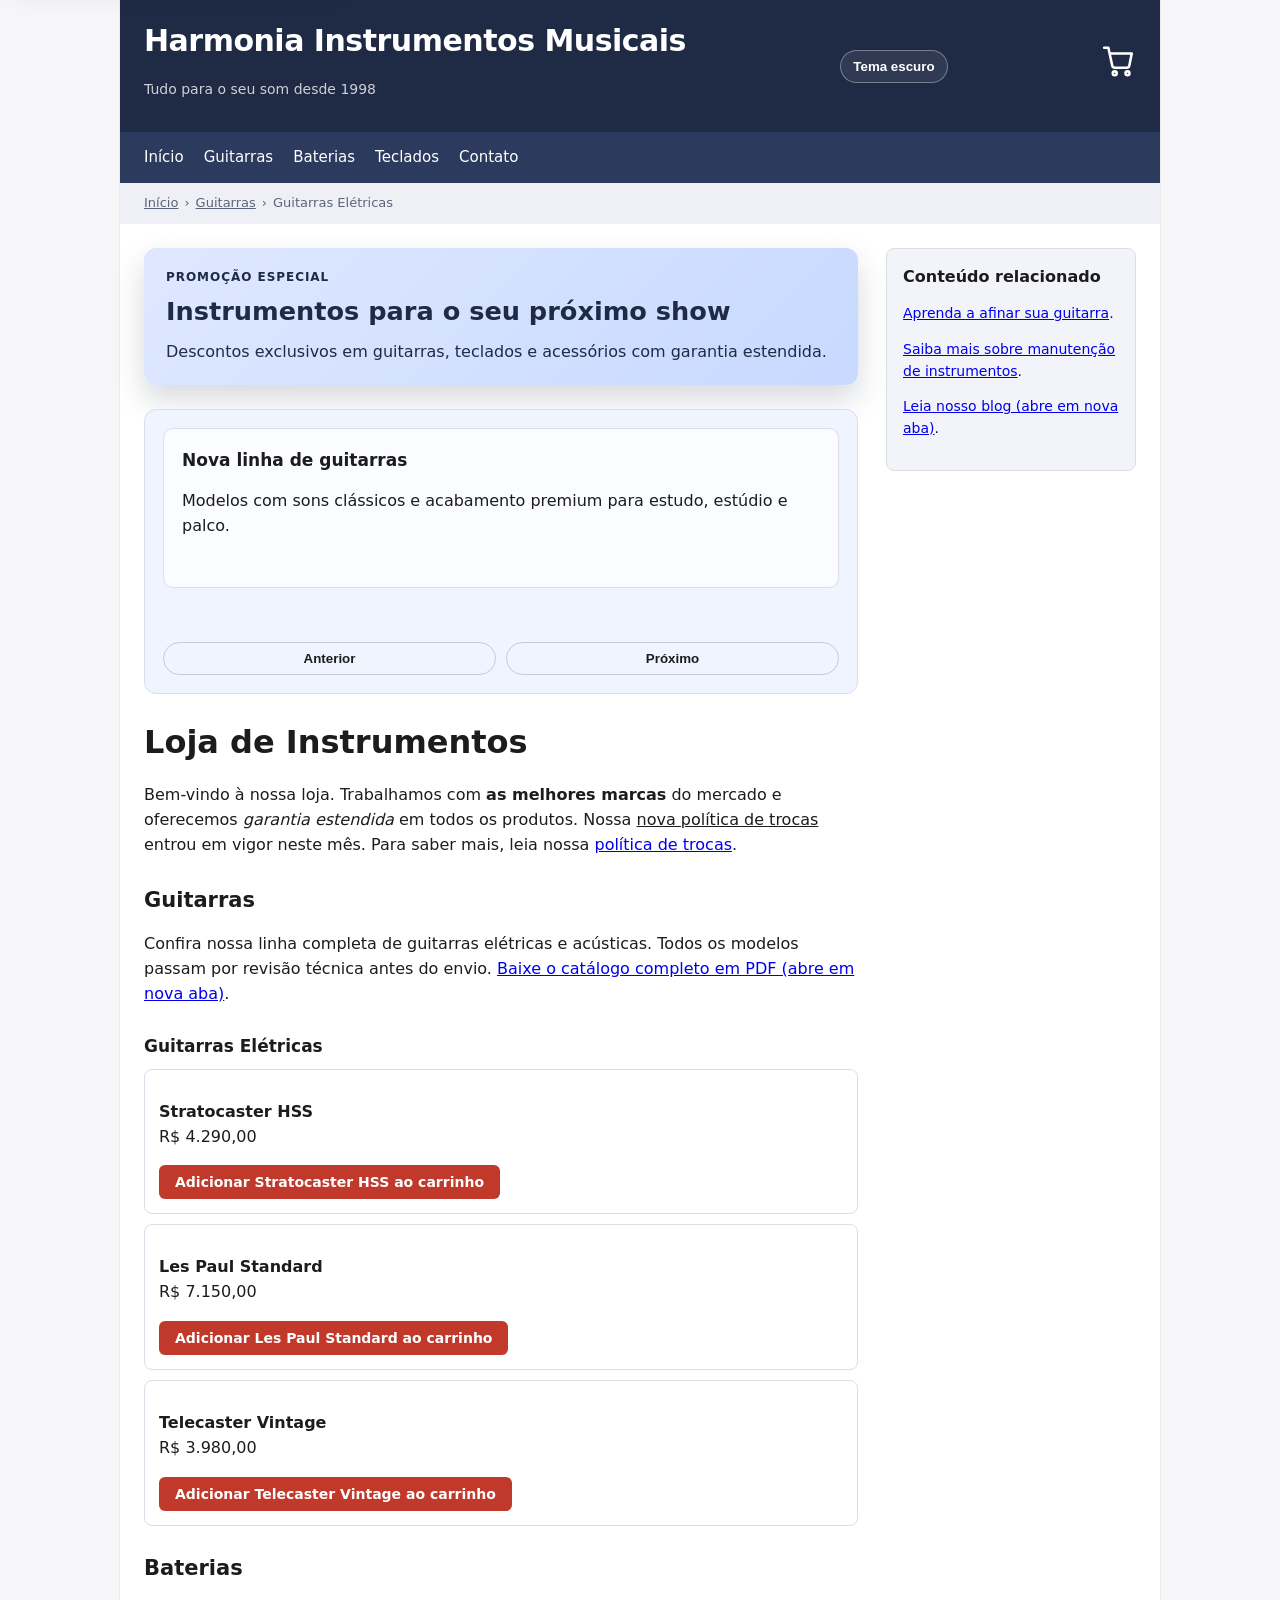
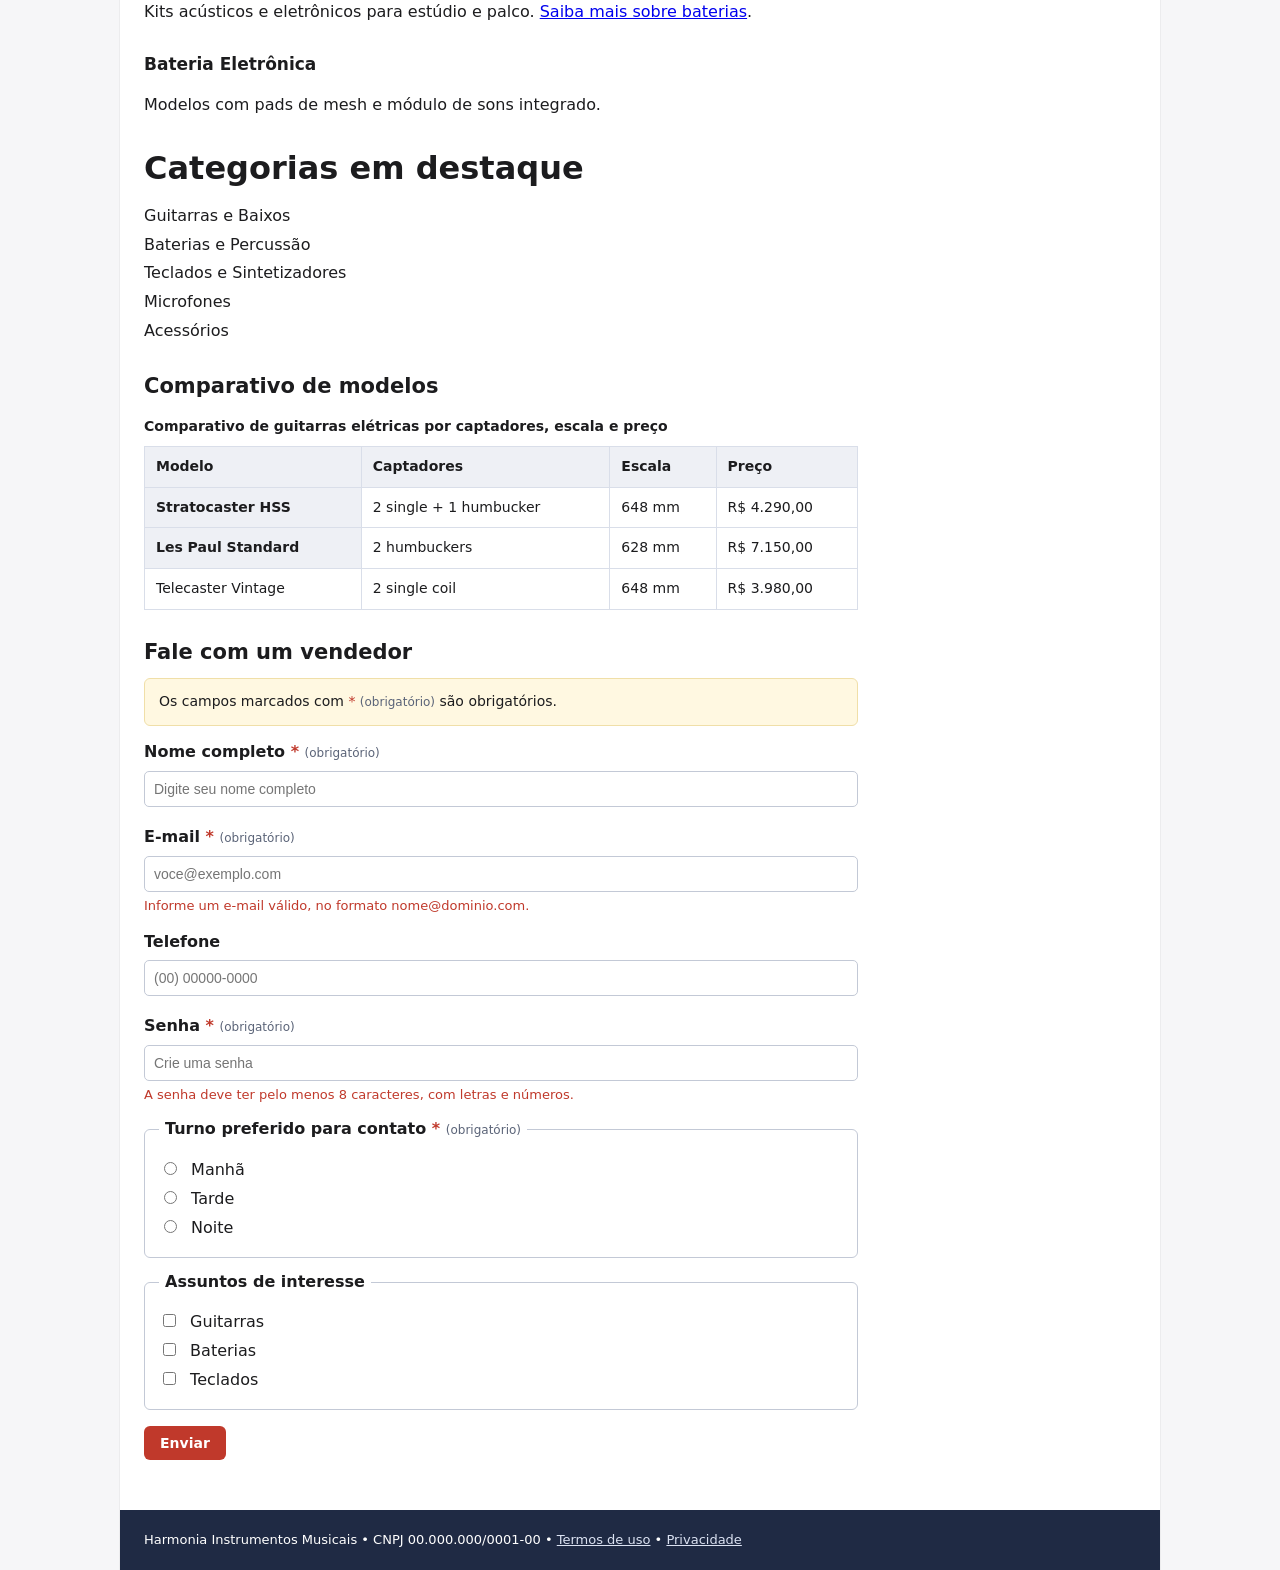
==== index.html @ 6d375125 "Corrige semantica do carrossel" ====
<!DOCTYPE html>
<html lang="pt-br">
<head>
<meta charset="utf-8">
<meta name="viewport" content="width=device-width, initial-scale=1">
<title>Harmonia Instrumentos Musicais</title>
<link rel="stylesheet" href="style.css">
</head>
<body>
<a class="skip-link" href="#conteudo">Pular para o conteúdo principal</a>

<div class="wrap">

  <header id="topo">
    <div class="topo-flex">
      <div>
        <p class="titulo-principal">Harmonia Instrumentos Musicais</p>
        <p class="subtitulo">Tudo para o seu som desde 1998</p>
      </div>
      <button type="button" class="theme-toggle" aria-label="Alternar tema da página" aria-pressed="false">Tema escuro</button>
      <a href="carrinho.html" aria-label="Ver carrinho de compras">
        <img src="data:image/svg+xml,%3Csvg%20xmlns%3D%22http%3A%2F%2Fwww.w3.org%2F2000%2Fsvg%22%20viewBox%3D%220%200%2024%2024%22%20fill%3D%22none%22%20stroke%3D%22%23ffffff%22%20stroke-width%3D%221.8%22%20stroke-linecap%3D%22round%22%20stroke-linejoin%3D%22round%22%3E%3Ccircle%20cx%3D%229%22%20cy%3D%2220%22%20r%3D%221.4%22%2F%3E%3Ccircle%20cx%3D%2218%22%20cy%3D%2220%22%20r%3D%221.4%22%2F%3E%3Cpath%20d%3D%22M1.5%202h3l2.7%2012.4a2%202%200%200%200%202%201.6h8.1a2%202%200%200%200%202-1.6L21%206H6%22%2F%3E%3C%2Fsvg%3E" width="34" height="34" alt="">
      </a>
    </div>
  </header>

  <nav id="menu" aria-label="Menu principal">
    <ul>
      <li><a href="index.html">Início</a></li>
      <li><a href="guitarras.html">Guitarras</a></li>
      <li><a href="baterias.html">Baterias</a></li>
      <li><a href="teclados.html">Teclados</a></li>
      <li><a href="contato.html">Contato</a></li>
    </ul>
  </nav>

  <nav id="trilha" aria-label="Trilha de navegação">
    <ol>
      <li><a href="index.html">Início</a></li>
      <li><a href="guitarras.html">Guitarras</a></li>
      <li aria-current="page">Guitarras Elétricas</li>
    </ol>
  </nav>

  <div id="miolo">

    <main id="conteudo" tabindex="-1">

      <section class="banner" aria-label="Destaques da loja">
        <p class="eyebrow">Promoção especial</p>
        <h2>Instrumentos para o seu próximo show</h2>
        <p>Descontos exclusivos em guitarras, teclados e acessórios com garantia estendida.</p>
      </section>

      <section class="carrossel" aria-label="Carrossel de destaques">
        <div class="carrossel-track">
          <article class="slide is-active">
            <h3>Nova linha de guitarras</h3>
            <p>Modelos com sons clássicos e acabamento premium para estudo, estúdio e palco.</p>
          </article>
          <article class="slide">
            <h3>Baterias eletrônicas com tecnologia</h3>
            <p>Pads sensíveis, módulos com sons realistas e conectividade para gravação.</p>
          </article>
          <article class="slide">
            <h3>Teclados para produção musical</h3>
            <p>Mais versatilidade com timbres em alta qualidade e recursos criativos.</p>
          </article>
        </div>
        <div class="carrossel-controles">
          <button type="button" class="carrossel-btn" data-direction="prev" aria-label="Slide anterior">Anterior</button>
          <button type="button" class="carrossel-btn" data-direction="next" aria-label="Próximo slide">Próximo</button>
        </div>
      </section>

      <h1 class="titulo-loja">Loja de Instrumentos</h1>

      <p>
        Bem-vindo à nossa loja. Trabalhamos com <strong>as melhores marcas</strong> do mercado e oferecemos
        <em>garantia estendida</em> em todos os produtos. Nossa <ins>nova política de trocas</ins> entrou em vigor
        neste mês. Para saber mais, leia nossa <a href="politica.html">política de trocas</a>.
      </p>

      <h2>Guitarras</h2>

      <p>
        Confira nossa linha completa de guitarras elétricas e acústicas. Todos os modelos passam por
        revisão técnica antes do envio.
        <a href="catalogo.pdf" target="_blank" rel="noopener">Baixe o catálogo completo em PDF (abre em nova aba)</a>.
      </p>

      <h3>Guitarras Elétricas</h3>

      <div class="cartao" tabindex="0">
        <p><strong>Stratocaster HSS</strong><br>
        R$ 4.290,00</p>
        <button type="button" class="botao" onclick="adicionarCarrinho(101)">Adicionar Stratocaster HSS ao carrinho</button>
      </div>

      <div class="cartao" tabindex="0">
        <p><strong>Les Paul Standard</strong><br>
        R$ 7.150,00</p>
        <button type="button" class="botao" onclick="adicionarCarrinho(102)">Adicionar Les Paul Standard ao carrinho</button>
      </div>

      <div class="cartao" tabindex="0">
        <p><strong>Telecaster Vintage</strong><br>
        R$ 3.980,00</p>
        <button type="button" class="botao" onclick="adicionarCarrinho(103)">Adicionar Telecaster Vintage ao carrinho</button>
      </div>

      <h2>Baterias</h2>

      <p>Kits acústicos e eletrônicos para estúdio e palco. <a href="baterias.html">Saiba mais sobre baterias</a>.</p>

      <h3>Bateria Eletrônica</h3>

      <p>Modelos com pads de mesh e módulo de sons integrado.</p>

      <h2 class="categoria-destaque">Categorias em destaque</h2>

      <ul class="lista-simples">
        <li>Guitarras e Baixos</li>
        <li>Baterias e Percussão</li>
        <li>Teclados e Sintetizadores</li>
        <li>Microfones</li>
        <li>Acessórios</li>
      </ul>

      <h2>Comparativo de modelos</h2>

      <table>
        <caption>Comparativo de guitarras elétricas por captadores, escala e preço</caption>
        <thead>
          <tr>
            <th scope="col" class="cab">Modelo</th>
            <th scope="col" class="cab">Captadores</th>
            <th scope="col" class="cab">Escala</th>
            <th scope="col" class="cab">Preço</th>
          </tr>
        </thead>
        <tbody>
          <tr>
            <th scope="row" class="cab">Stratocaster HSS</th>
            <td>2 single + 1 humbucker</td>
            <td>648 mm</td>
            <td>R$ 4.290,00</td>
          </tr>
          <tr>
            <th scope="row" class="cab">Les Paul Standard</th>
            <td>2 humbuckers</td>
            <td>628 mm</td>
            <td>R$ 7.150,00</td>
          </tr>
          <tr>
            <th scope="row">Telecaster Vintage</th>
            <td>2 single coil</td>
            <td>648 mm</td>
            <td>R$ 3.980,00</td>
          </tr>
        </tbody>
      </table>

      <h2>Fale com um vendedor</h2>

      <div class="aviso">Os campos marcados com <span class="marcador-obrigatorio" aria-hidden="true">*</span> <span class="obrigatorio">(obrigatório)</span> são obrigatórios.</div>

      <form action="/enviar" method="post">

        <label class="rotulo-campo" for="nome">Nome completo <span class="marcador-obrigatorio" aria-hidden="true">*</span> <span class="obrigatorio">(obrigatório)</span></label>
        <input type="text" id="nome" name="nome" placeholder="Digite seu nome completo" required>

        <label class="rotulo-campo" for="email">E-mail <span class="marcador-obrigatorio" aria-hidden="true">*</span> <span class="obrigatorio">(obrigatório)</span></label>
        <input type="email" id="email" name="email" placeholder="voce@exemplo.com" required aria-describedby="erro-email">
        <p class="erro" id="erro-email">Informe um e-mail válido, no formato nome@dominio.com.</p>

        <label class="rotulo-campo" for="telefone">Telefone</label>
        <input type="text" id="telefone" name="telefone" placeholder="(00) 00000-0000">

        <label class="rotulo-campo" for="senha">Senha <span class="marcador-obrigatorio" aria-hidden="true">*</span> <span class="obrigatorio">(obrigatório)</span></label>
        <input type="password" id="senha" name="senha" placeholder="Crie uma senha" required minlength="8" aria-describedby="erro-senha">
        <p class="erro" id="erro-senha">A senha deve ter pelo menos 8 caracteres, com letras e números.</p>

        <fieldset>
          <legend>Turno preferido para contato <span class="marcador-obrigatorio" aria-hidden="true">*</span> <span class="obrigatorio">(obrigatório)</span></legend>
          <div class="campo-opcao">
            <input type="radio" name="turno" id="manha" value="manha" required>
            <label for="manha">Manhã</label>
          </div>
          <div class="campo-opcao">
            <input type="radio" name="turno" id="tarde" value="tarde">
            <label for="tarde">Tarde</label>
          </div>
          <div class="campo-opcao">
            <input type="radio" name="turno" id="noite" value="noite">
            <label for="noite">Noite</label>
          </div>
        </fieldset>

        <fieldset>
          <legend>Assuntos de interesse</legend>
          <div class="campo-opcao">
            <input type="checkbox" name="int" id="i1" value="guitarras">
            <label for="i1">Guitarras</label>
          </div>
          <div class="campo-opcao">
            <input type="checkbox" name="int" id="i2" value="baterias">
            <label for="i2">Baterias</label>
          </div>
          <div class="campo-opcao">
            <input type="checkbox" name="int" id="i3" value="teclados">
            <label for="i3">Teclados</label>
          </div>
        </fieldset>

        <p><button type="submit" class="botao">Enviar</button></p>

      </form>

    </main>

    <aside class="lateral" aria-label="Conteúdo relacionado">
      <h2>Conteúdo relacionado</h2>
      <p><a href="afinacao.html">Aprenda a afinar sua guitarra</a>.</p>
      <p><a href="manutencao.html">Saiba mais sobre manutenção de instrumentos</a>.</p>
      <p><a href="blog.html" target="_blank" rel="noopener">Leia nosso blog (abre em nova aba)</a>.</p>
    </aside>

  </div>

  <footer id="rodape">
    Harmonia Instrumentos Musicais &bull; CNPJ 00.000.000/0001-00 &bull;
    <a href="termos.html">Termos de uso</a> &bull;
    <a href="privacidade.html">Privacidade</a>
  </footer>

</div>

<script src="script.js" defer></script>
</body>
</html>
---- style.css ----
:root {
    --bg: #f6f6f8;
    --surface: #ffffff;
    --surface-alt: #f2f4f9;
    --surface-muted: #eef0f5;
    --header-bg: #1f2a44;
    --header-text: #ffffff;
    --nav-bg: #2c3a5e;
    --nav-text: #ffffff;
    --text: #1c1c1e;
    --text-soft: #5b6478;
    --border: #d9dee9;
    --border-strong: #c3c9d6;
    --accent: #1f2a44;
    --button-bg: #c0392b;
    --button-text: #ffffff;
    --warning-bg: #fff8e1;
    --warning-border: #f0dfa8;
    --focus-ring: #ffbf47;
    --shadow: rgba(31, 42, 68, 0.18);
    --banner-bg: linear-gradient(135deg, #dfe8ff 0%, #c7d9ff 100%);
    --banner-text: #1f2a44;
    --carrossel-bg: #eff4ff;
    --carrossel-card: rgba(255, 255, 255, 0.75);
  }

  @media (prefers-color-scheme: dark) {
    :root {
      --bg: #111827;
      --surface: #1f2937;
      --surface-alt: #0f172a;
      --surface-muted: #111827;
      --header-bg: #0f172a;
      --header-text: #f8fafc;
      --nav-bg: #1e293b;
      --nav-text: #e2e8f0;
      --text: #f3f4f6;
      --text-soft: #cbd5e1;
      --border: #334155;
      --border-strong: #475569;
      --accent: #dbeafe;
      --button-bg: #ef4444;
      --button-text: #ffffff;
      --warning-bg: #3f3a1f;
      --warning-border: #8a6a1d;
      --focus-ring: #fbbf24;
      --shadow: rgba(15, 23, 42, 0.5);
      --banner-bg: linear-gradient(135deg, #172554 0%, #1e3a8a 100%);
      --banner-text: #eff6ff;
      --carrossel-bg: #162236;
      --carrossel-card: rgba(15, 23, 42, 0.7);
    }
  }

  :root[data-theme="dark"] {
    --bg: #111827;
    --surface: #1f2937;
    --surface-alt: #0f172a;
    --surface-muted: #111827;
    --header-bg: #0f172a;
    --header-text: #f8fafc;
    --nav-bg: #1e293b;
    --nav-text: #e2e8f0;
    --text: #f3f4f6;
    --text-soft: #cbd5e1;
    --border: #334155;
    --border-strong: #475569;
    --accent: #dbeafe;
    --button-bg: #ef4444;
    --button-text: #ffffff;
    --warning-bg: #3f3a1f;
    --warning-border: #8a6a1d;
    --focus-ring: #fbbf24;
    --shadow: rgba(15, 23, 42, 0.5);
    --banner-bg: linear-gradient(135deg, #172554 0%, #1e3a8a 100%);
    --banner-text: #eff6ff;
    --carrossel-bg: #162236;
    --carrossel-card: rgba(15, 23, 42, 0.7);
  }

  :root[data-theme="light"] {
    --bg: #f6f6f8;
    --surface: #ffffff;
    --surface-alt: #f2f4f9;
    --surface-muted: #eef0f5;
    --header-bg: #1f2a44;
    --header-text: #ffffff;
    --nav-bg: #2c3a5e;
    --nav-text: #ffffff;
    --text: #1c1c1e;
    --text-soft: #5b6478;
    --border: #d9dee9;
    --border-strong: #c3c9d6;
    --accent: #1f2a44;
    --button-bg: #c0392b;
    --button-text: #ffffff;
    --warning-bg: #fff8e1;
    --warning-border: #f0dfa8;
    --focus-ring: #ffbf47;
    --shadow: rgba(31, 42, 68, 0.18);
    --banner-bg: linear-gradient(135deg, #dfe8ff 0%, #c7d9ff 100%);
    --banner-text: #1f2a44;
    --carrossel-bg: #eff4ff;
    --carrossel-card: rgba(255, 255, 255, 0.75);
  }

  * { box-sizing: border-box; }
  html { scroll-behavior: smooth; }
  body {
    margin:0;
    font-family: system-ui, "Segoe UI", Arial, sans-serif;
    color: var(--text);
    background: var(--bg);
    line-height:1.55;
  }
  .wrap { max-width: 1040px; margin: 0 auto; background: var(--surface); box-shadow: 0 0 0 1px rgba(0, 0, 0, 0.04); }

  .skip-link {
    position: absolute;
    left: 16px;
    top: 16px;
    z-index: 1000;
    padding: 12px 18px;
    border-radius: 8px;
    background: var(--surface);
    color: var(--accent);
    font-weight: 700;
    text-decoration: none;
    transform: translateY(-180%);
    transition: transform 0.2s ease;
    box-shadow: 0 12px 24px var(--shadow);
  }
  .skip-link:focus {
    transform: translateY(0);
    outline: 3px solid var(--focus-ring);
    outline-offset: 3px;
  }

  header#topo { background: var(--header-bg); color: var(--header-text); padding:18px 24px; }
  .topo-flex { display:flex; justify-content:space-between; align-items:center; flex-wrap:wrap; gap:10px; }
  .titulo-principal { font-size: 30px; font-weight: 800; letter-spacing:-.5px; margin:0; }
  .subtitulo { color: var(--header-text); opacity: 0.78; font-size:14px; }
  .theme-toggle {
    border: 1px solid rgba(255,255,255,0.35);
    background: rgba(255,255,255,0.08);
    color: var(--header-text);
    border-radius: 999px;
    padding: 8px 12px;
    font-weight: 600;
    cursor: pointer;
  }

  nav#menu { background: var(--nav-bg); padding:10px 24px; }
  nav#menu ul { list-style:none; margin:0; padding:0; display:flex; flex-wrap:wrap; }
  nav#menu li { margin-right:20px; }
  nav#menu a { color: var(--nav-text); text-decoration:none; font-size:15px; display:inline-block; padding:4px 0; }
  nav#menu a:hover { text-decoration:underline; }

  nav#trilha { padding:10px 24px; font-size:13px; color: var(--text-soft); background: var(--surface-muted); }
  nav#trilha ol { list-style:none; display:flex; flex-wrap:wrap; gap:6px; margin:0; padding:0; }
  nav#trilha li:not(:last-child)::after { content:"›"; margin-left:6px; }
  nav#trilha a { color: var(--text-soft); }

  #miolo { display:flex; gap:28px; padding:24px; align-items:flex-start; }
  main#conteudo { flex:1 1 auto; min-width:0; }
  main#conteudo:focus { outline: 3px solid var(--focus-ring); outline-offset: 3px; }
  aside.lateral { flex:0 0 250px; background: var(--surface-alt); border:1px solid var(--border); padding:16px; border-radius:8px; font-size:14px; }

  .titulo-loja { font-size:32px; font-weight:800; margin:0 0 6px; }
  h2, h3 { margin: 26px 0 10px; }
  h2 { font-size:21px; font-weight:800; }
  h3 { font-size:17px; font-weight:700; }
  .categoria-destaque { font-size:32px; font-weight:700; margin:26px 0 10px; }
  aside.lateral h2 { font-size:16px; margin-top:0; }

  .banner {
    background: var(--banner-bg);
    color: var(--banner-text);
    border-radius: 12px;
    padding: 20px 22px;
    margin: 0 0 22px;
    box-shadow: 0 14px 30px var(--shadow);
    animation: fadeIn 0.8s ease;
  }
  .banner .eyebrow { margin:0 0 6px; font-size:12px; font-weight:800; letter-spacing:0.08em; text-transform: uppercase; }
  .banner h2 { margin: 0 0 8px; font-size: clamp(1.5rem, 2vw, 2.2rem); }
  .banner p { margin: 0; }

  .carrossel {
    background: var(--carrossel-bg);
    border: 1px solid var(--border);
    border-radius: 12px;
    padding: 18px;
    margin: 24px 0;
  }
  .carrossel-track { position: relative; min-height: 200px; }
  .slide {
    display: none;
    background: var(--carrossel-card);
    border: 1px solid var(--border);
    border-radius: 10px;
    padding: 18px;
    min-height: 160px;
  }
  .slide.is-active { display: block; }
  .slide h3 { margin-top:0; }
  .carrossel-controles {
    display: flex;
    justify-content: space-between;
    gap: 10px;
    margin-top: 14px;
  }
  .carrossel-controles button {
    flex: 1;
    border: 1px solid var(--border-strong);
    background: transparent;
    color: var(--text);
    border-radius: 999px;
    padding: 8px 12px;
    font-weight: 600;
    cursor: pointer;
  }

  .cartao {
    border:1px solid var(--border);
    border-radius:8px;
    padding:14px;
    margin:10px 0;
    background: var(--surface);
    transition: transform 0.25s ease, box-shadow 0.25s ease;
  }
  .cartao:hover, .cartao:focus-within {
    transform: scale(1.02);
    box-shadow: 0 8px 20px var(--shadow);
  }

  .botao { display:inline-block; background: var(--button-bg); color: var(--button-text); padding:9px 16px; border-radius:6px; cursor:pointer; font-weight:600; font-size:14px; }
  button.botao { font-family:inherit; border:none; -webkit-appearance:none; appearance:none; }

  table { border-collapse: collapse; width:100%; margin:14px 0; font-size:14px; }
  caption { caption-side: top; text-align:left; font-weight:700; margin-bottom:8px; }
  th, td { border:1px solid var(--border); padding:9px 11px; text-align:left; font-weight:400; }
  .cab { background: var(--surface-muted); font-weight:700; }

  .lista-simples { list-style:none; margin:0; padding:0; }
  .lista-simples li { margin:4px 0; }

  fieldset { border:1px solid var(--border-strong); border-radius:6px; padding:12px 14px; margin:0 0 12px; }
  legend { font-weight:600; padding:0 6px; }
  .rotulo-campo { display:block; font-weight:600; margin:14px 0 6px; }
  .obrigatorio { font-weight:400; color: var(--text-soft); font-size:12px; }
  .marcador-obrigatorio { color: #c0392b; }
  .campo-opcao { margin:4px 0; }
  .campo-opcao label { margin-left:6px; }

  input[type=text], input[type=email], input[type=password] {
    width:100%;
    padding:9px;
    border:1px solid var(--border-strong);
    border-radius:5px;
    margin-bottom:4px;
    font-size:14px;
    background: var(--surface);
    color: var(--text);
  }
  .erro { color:#c0392b; font-size:13px; margin:0 0 12px; }

  footer#rodape { background: var(--header-bg); color: var(--header-text); padding:20px 24px; font-size:13px; margin-top:10px; }
  footer#rodape a { color: #dbe2f2; }

  .aviso { background: var(--warning-bg); border:1px solid var(--warning-border); padding:12px 14px; border-radius:6px; font-size:14px; }

  a:focus-visible, button:focus-visible, input:focus-visible {
    outline: 3px solid var(--focus-ring);
    outline-offset: 2px;
  }

  @keyframes fadeIn {
    from { opacity: 0; transform: translateY(12px); }
    to { opacity: 1; transform: translateY(0); }
  }

  @media (prefers-reduced-motion: reduce) {
    html { scroll-behavior: auto; }
    *, *::before, *::after {
      animation-duration: 0.01ms !important;
      animation-iteration-count: 1 !important;
      transition-duration: 0.01ms !important;
      scroll-behavior: auto !important;
    }
    .skip-link { transition: none; }
    .cartao:hover, .cartao:focus-within { transform: none; }
  }
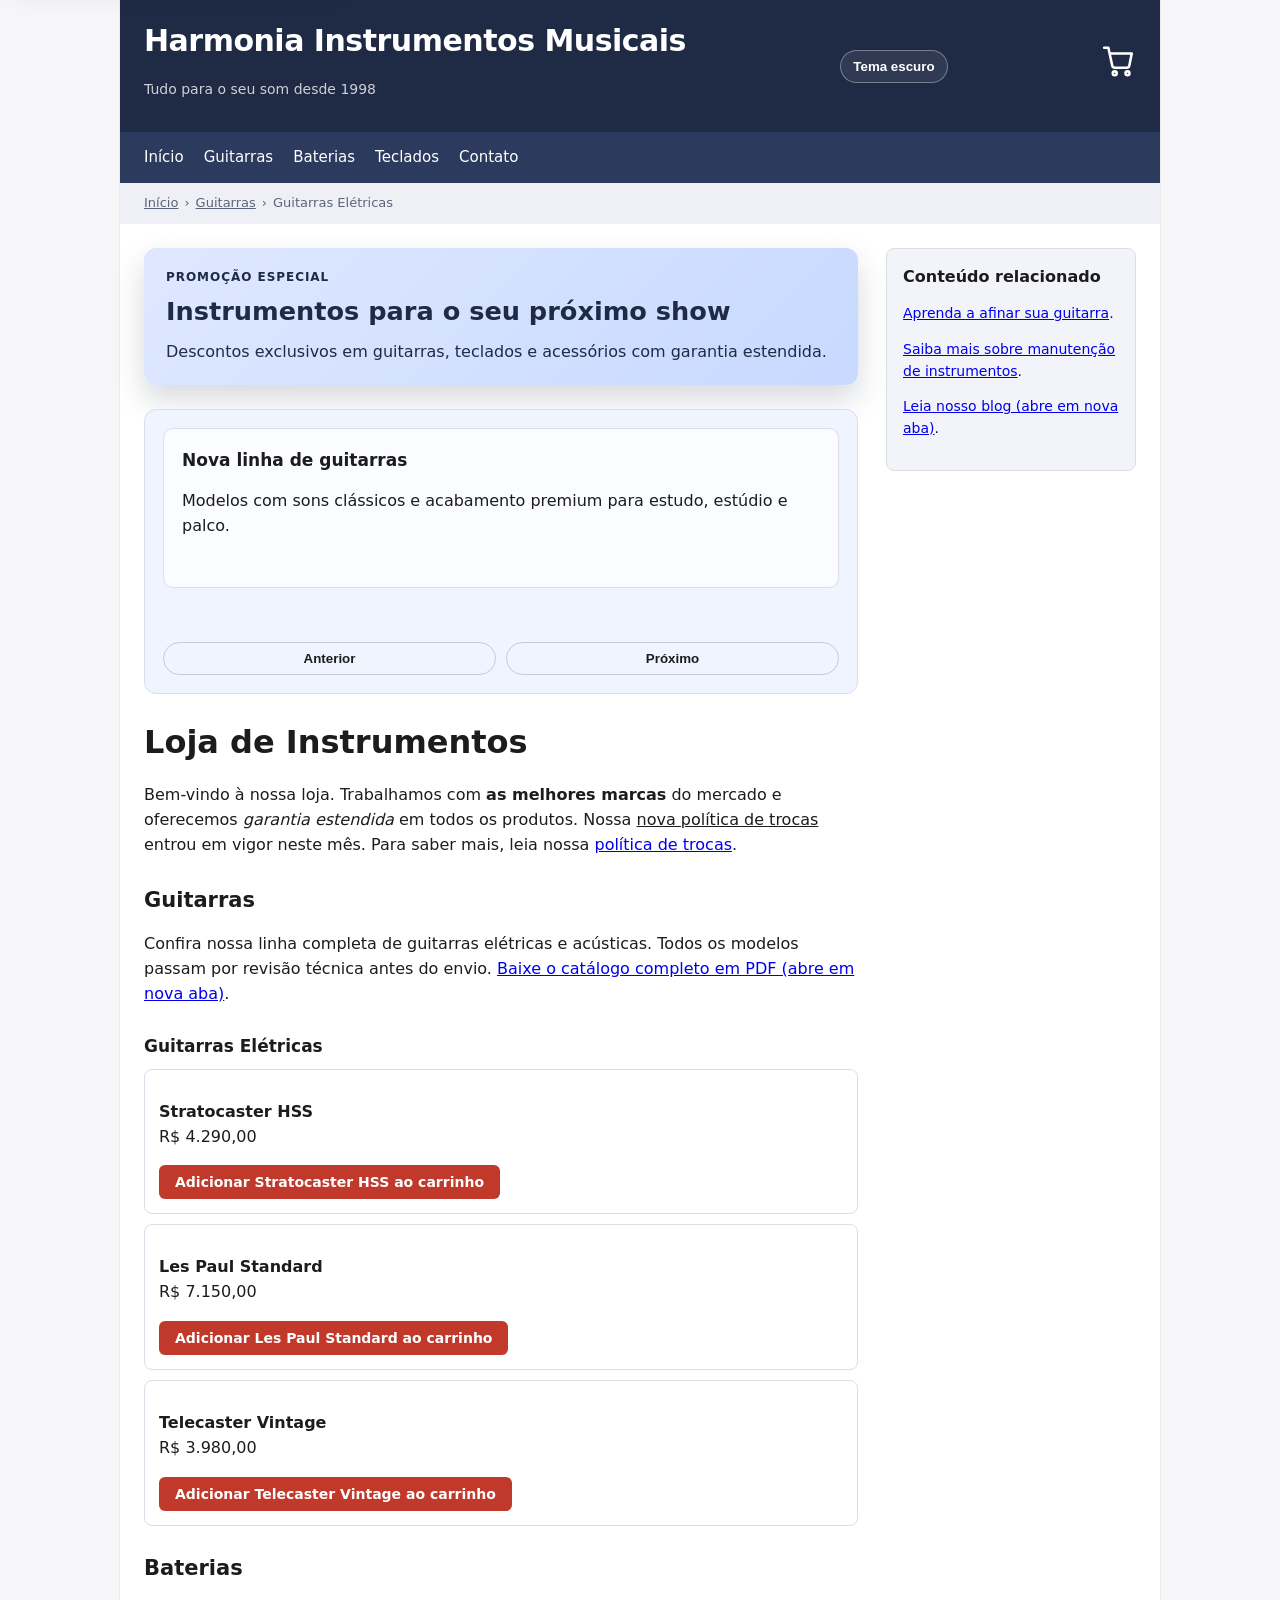
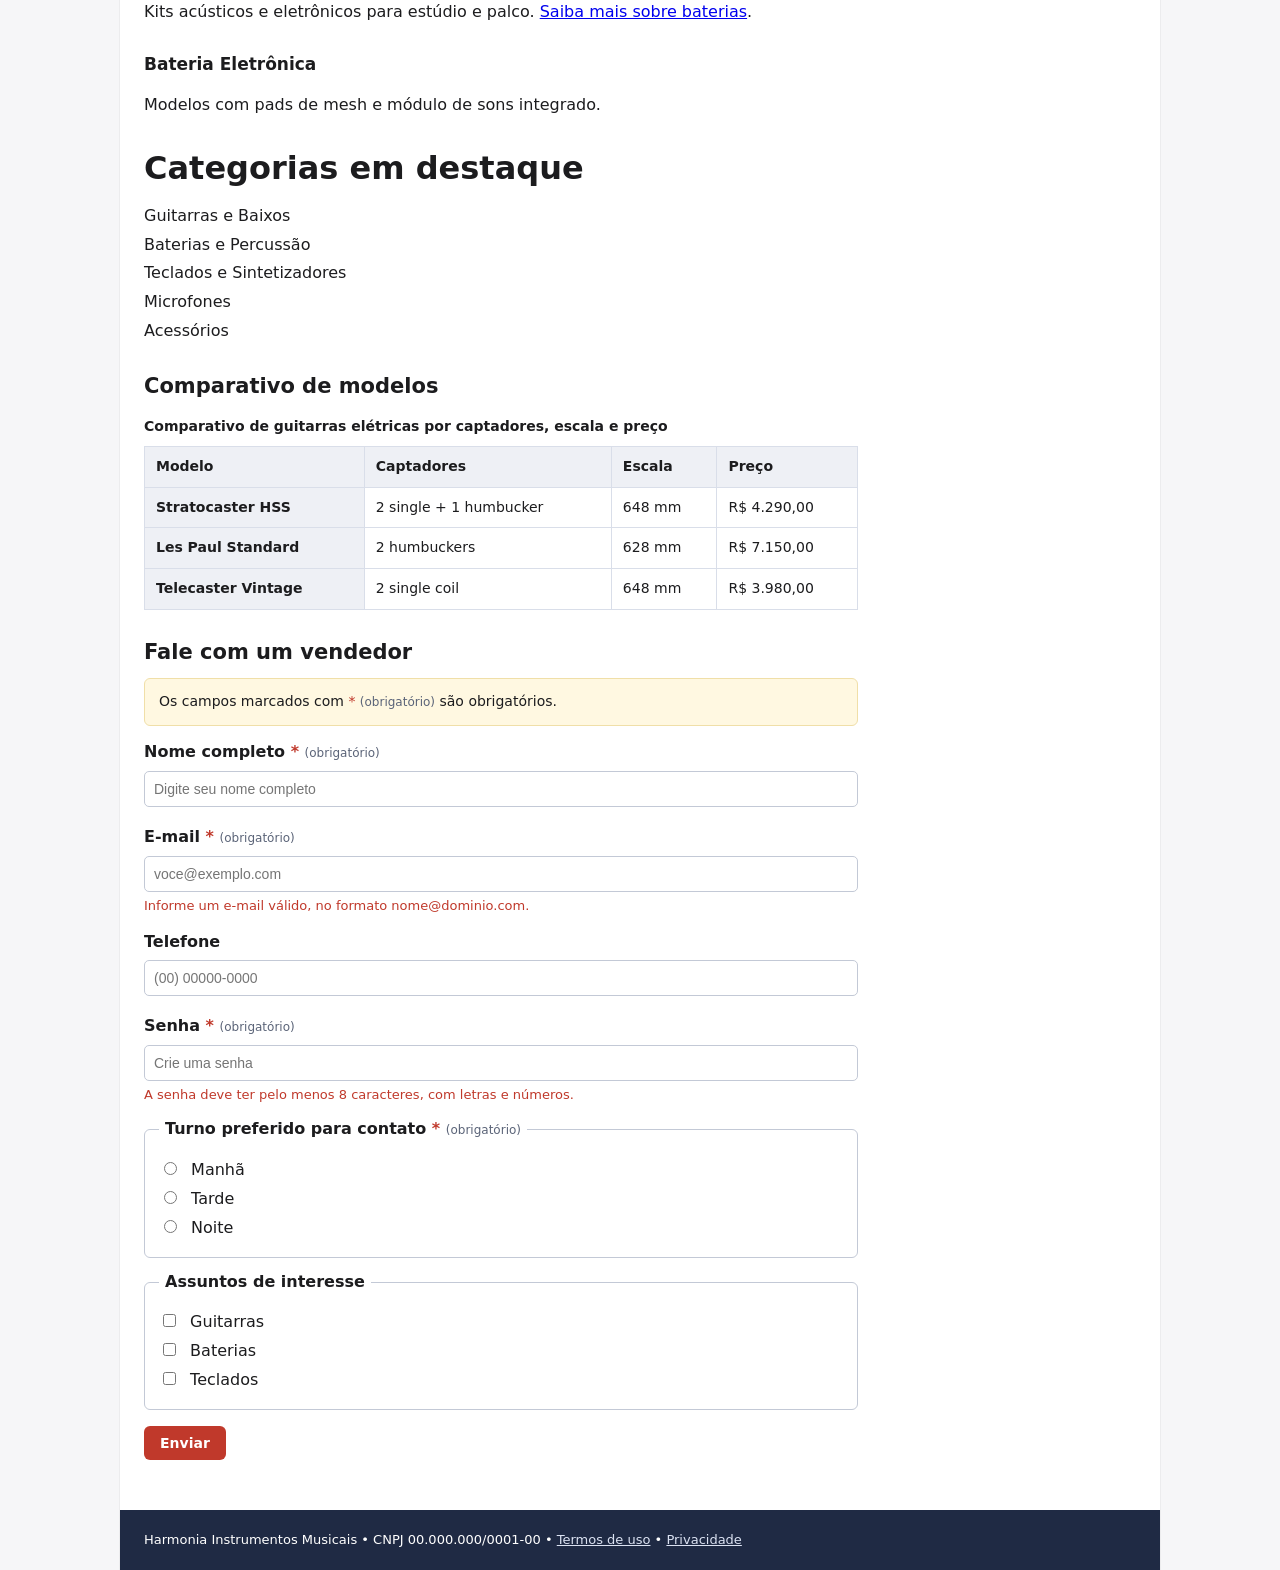
==== commit 70306f20: "Uniformiza cabecalho da tabela" ====
--- a/index.html
+++ b/index.html
@@ -91,19 +91,19 @@
 
       <h3>Guitarras Elétricas</h3>
 
-      <div class="cartao" tabindex="0">
+      <div class="cartao">
         <p><strong>Stratocaster HSS</strong><br>
         R$ 4.290,00</p>
         <button type="button" class="botao" onclick="adicionarCarrinho(101)">Adicionar Stratocaster HSS ao carrinho</button>
       </div>
 
-      <div class="cartao" tabindex="0">
+      <div class="cartao">
         <p><strong>Les Paul Standard</strong><br>
         R$ 7.150,00</p>
         <button type="button" class="botao" onclick="adicionarCarrinho(102)">Adicionar Les Paul Standard ao carrinho</button>
       </div>
 
-      <div class="cartao" tabindex="0">
+      <div class="cartao">
         <p><strong>Telecaster Vintage</strong><br>
         R$ 3.980,00</p>
         <button type="button" class="botao" onclick="adicionarCarrinho(103)">Adicionar Telecaster Vintage ao carrinho</button>
@@ -153,7 +153,7 @@
             <td>R$ 7.150,00</td>
           </tr>
           <tr>
-            <th scope="row">Telecaster Vintage</th>
+            <th scope="row" class="cab">Telecaster Vintage</th>
             <td>2 single coil</td>
             <td>648 mm</td>
             <td>R$ 3.980,00</td>
@@ -178,7 +178,7 @@
         <input type="text" id="telefone" name="telefone" placeholder="(00) 00000-0000">
 
         <label class="rotulo-campo" for="senha">Senha <span class="marcador-obrigatorio" aria-hidden="true">*</span> <span class="obrigatorio">(obrigatório)</span></label>
-        <input type="password" id="senha" name="senha" placeholder="Crie uma senha" required minlength="8" aria-describedby="erro-senha">
+        <input type="password" id="senha" name="senha" placeholder="Crie uma senha" autocomplete="new-password" required minlength="8" aria-describedby="erro-senha">
         <p class="erro" id="erro-senha">A senha deve ter pelo menos 8 caracteres, com letras e números.</p>
 
         <fieldset>
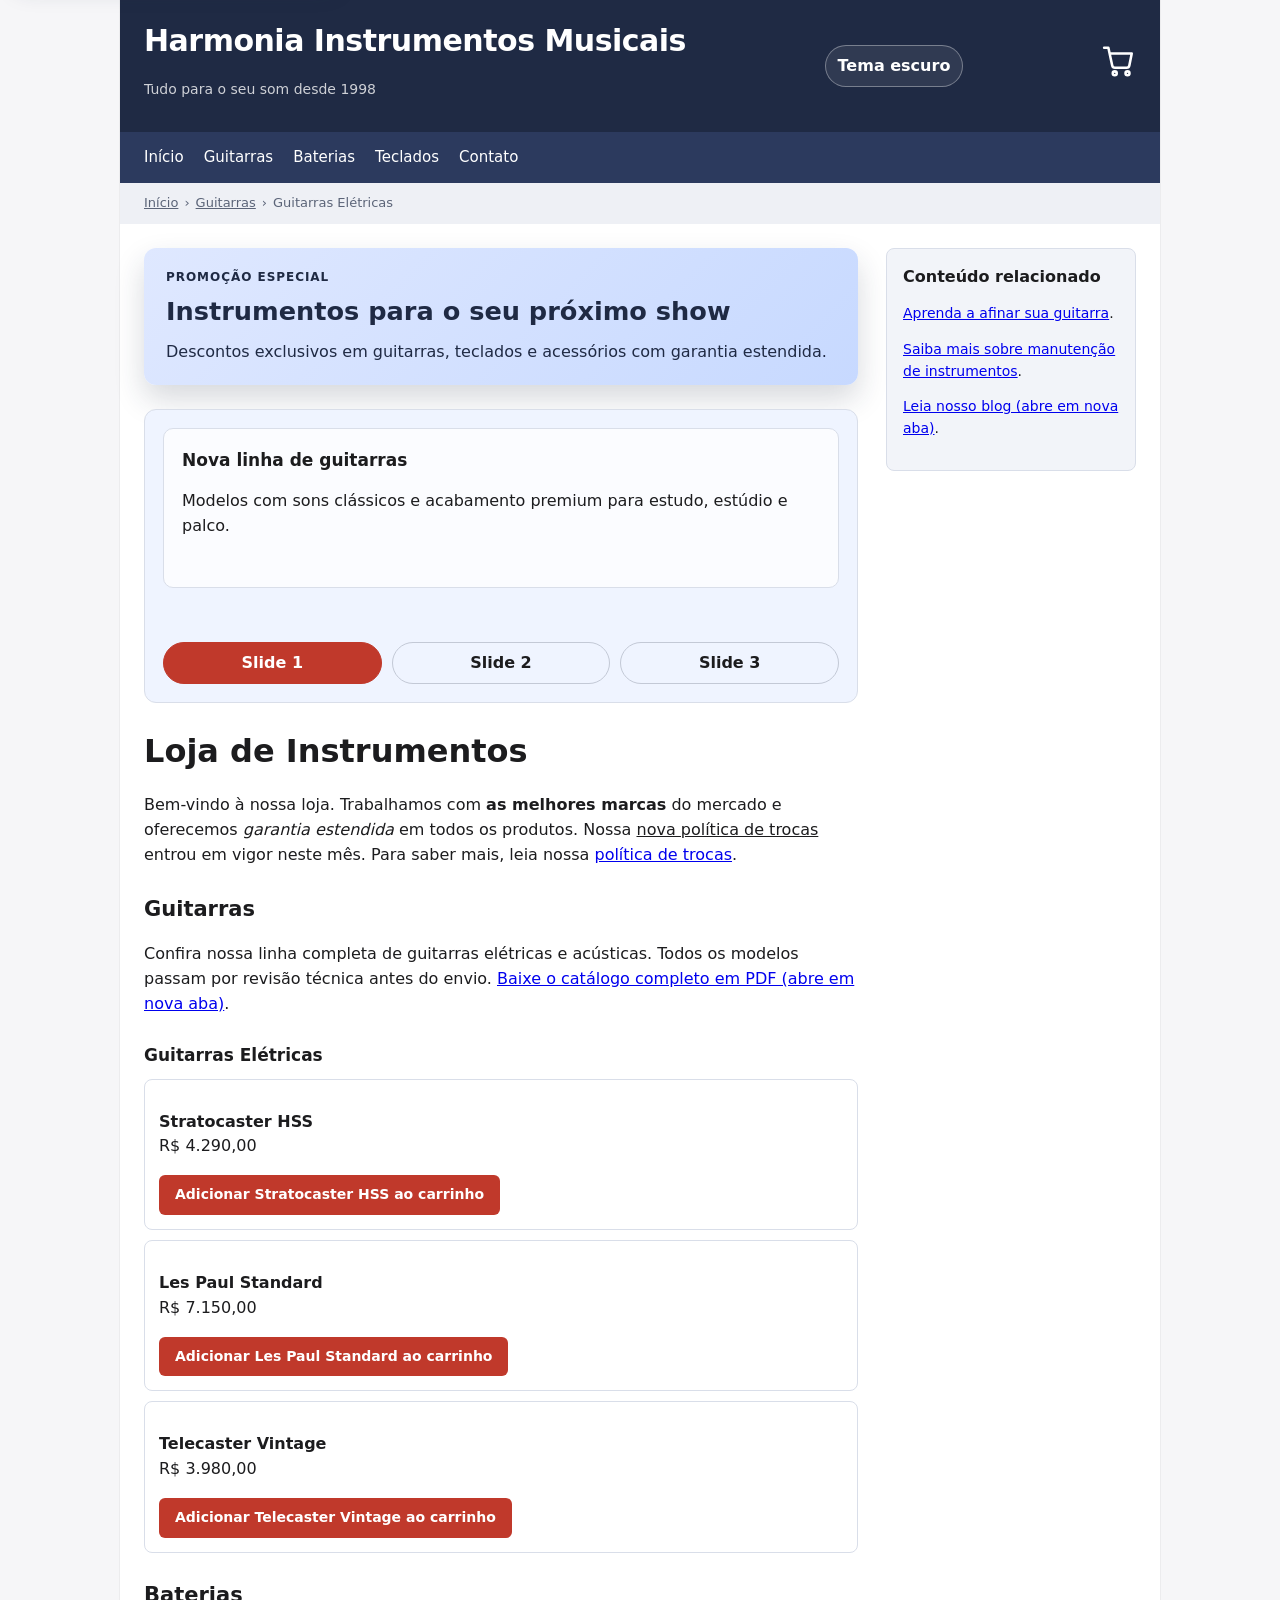
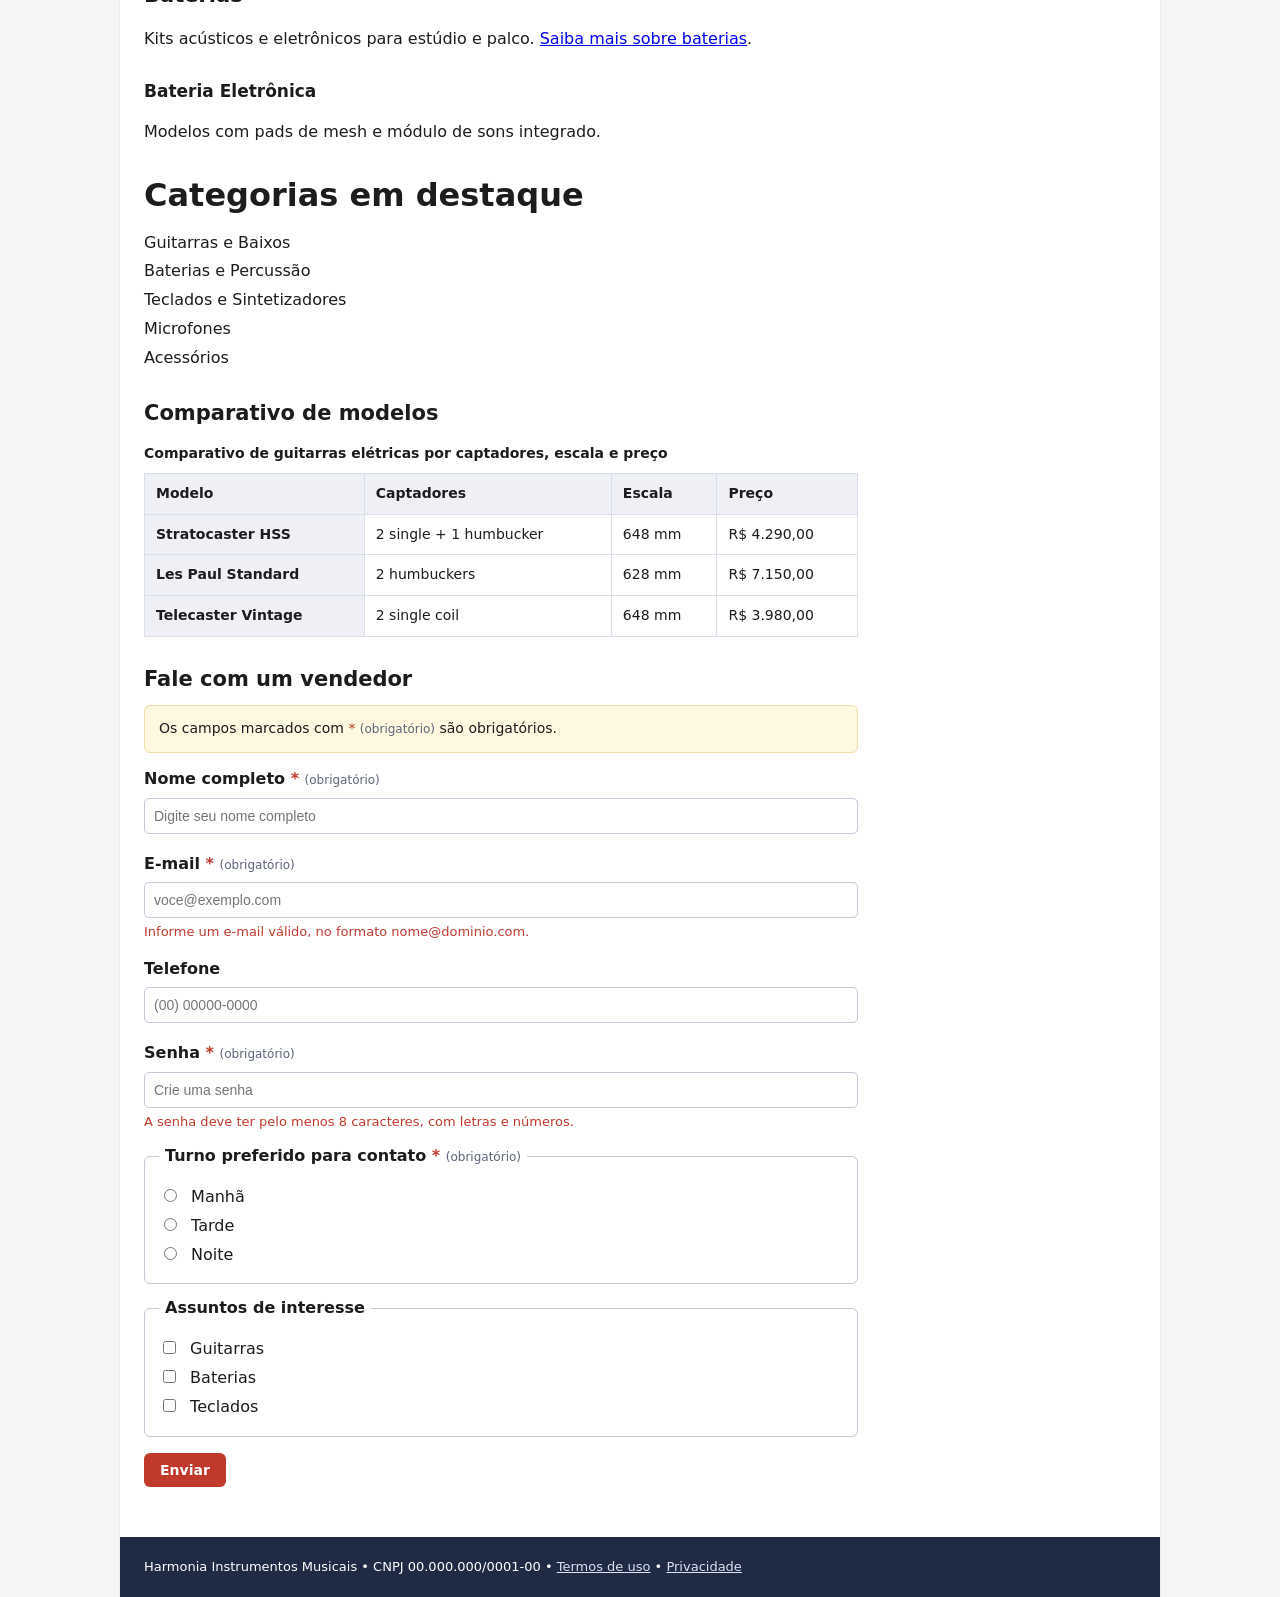
==== commit a5ca4ee2: "Resolve conflitos do merge" ====
--- a/index.html
+++ b/index.html
@@ -17,7 +17,11 @@
         <p class="titulo-principal">Harmonia Instrumentos Musicais</p>
         <p class="subtitulo">Tudo para o seu som desde 1998</p>
       </div>
-      <button type="button" class="theme-toggle" aria-label="Alternar tema da página" aria-pressed="false">Tema escuro</button>
+      <input type="checkbox" id="theme-toggle" class="theme-switch-input" aria-label="Alternar tema da página">
+      <label for="theme-toggle" class="theme-toggle" aria-label="Alternar tema da página">
+        <span class="theme-label-light">Tema escuro</span>
+        <span class="theme-label-dark">Tema claro</span>
+      </label>
       <a href="carrinho.html" aria-label="Ver carrinho de compras">
         <img src="data:image/svg+xml,%3Csvg%20xmlns%3D%22http%3A%2F%2Fwww.w3.org%2F2000%2Fsvg%22%20viewBox%3D%220%200%2024%2024%22%20fill%3D%22none%22%20stroke%3D%22%23ffffff%22%20stroke-width%3D%221.8%22%20stroke-linecap%3D%22round%22%20stroke-linejoin%3D%22round%22%3E%3Ccircle%20cx%3D%229%22%20cy%3D%2220%22%20r%3D%221.4%22%2F%3E%3Ccircle%20cx%3D%2218%22%20cy%3D%2220%22%20r%3D%221.4%22%2F%3E%3Cpath%20d%3D%22M1.5%202h3l2.7%2012.4a2%202%200%200%200%202%201.6h8.1a2%202%200%200%200%202-1.6L21%206H6%22%2F%3E%3C%2Fsvg%3E" width="34" height="34" alt="">
       </a>
@@ -53,23 +57,28 @@
       </section>
 
       <section class="carrossel" aria-label="Carrossel de destaques">
+        <input type="radio" name="slide" id="slide-1" class="slide-radio" checked>
+        <input type="radio" name="slide" id="slide-2" class="slide-radio">
+        <input type="radio" name="slide" id="slide-3" class="slide-radio">
+
         <div class="carrossel-track">
-          <article class="slide is-active">
+          <article class="slide slide-1">
             <h3>Nova linha de guitarras</h3>
             <p>Modelos com sons clássicos e acabamento premium para estudo, estúdio e palco.</p>
           </article>
-          <article class="slide">
+          <article class="slide slide-2">
             <h3>Baterias eletrônicas com tecnologia</h3>
             <p>Pads sensíveis, módulos com sons realistas e conectividade para gravação.</p>
           </article>
-          <article class="slide">
+          <article class="slide slide-3">
             <h3>Teclados para produção musical</h3>
             <p>Mais versatilidade com timbres em alta qualidade e recursos criativos.</p>
           </article>
         </div>
-        <div class="carrossel-controles">
-          <button type="button" class="carrossel-btn" data-direction="prev" aria-label="Slide anterior">Anterior</button>
-          <button type="button" class="carrossel-btn" data-direction="next" aria-label="Próximo slide">Próximo</button>
+        <div class="carrossel-controles" aria-label="Navegação do carrossel">
+          <label for="slide-1" class="carrossel-btn" aria-label="Exibir slide 1">Slide 1</label>
+          <label for="slide-2" class="carrossel-btn" aria-label="Exibir slide 2">Slide 2</label>
+          <label for="slide-3" class="carrossel-btn" aria-label="Exibir slide 3">Slide 3</label>
         </div>
       </section>
 
@@ -94,19 +103,19 @@
       <div class="cartao">
         <p><strong>Stratocaster HSS</strong><br>
         R$ 4.290,00</p>
-        <button type="button" class="botao" onclick="adicionarCarrinho(101)">Adicionar Stratocaster HSS ao carrinho</button>
+        <a href="carrinho.html" class="botao">Adicionar Stratocaster HSS ao carrinho</a>
       </div>
 
       <div class="cartao">
         <p><strong>Les Paul Standard</strong><br>
         R$ 7.150,00</p>
-        <button type="button" class="botao" onclick="adicionarCarrinho(102)">Adicionar Les Paul Standard ao carrinho</button>
+        <a href="carrinho.html" class="botao">Adicionar Les Paul Standard ao carrinho</a>
       </div>
 
       <div class="cartao">
         <p><strong>Telecaster Vintage</strong><br>
         R$ 3.980,00</p>
-        <button type="button" class="botao" onclick="adicionarCarrinho(103)">Adicionar Telecaster Vintage ao carrinho</button>
+        <a href="carrinho.html" class="botao">Adicionar Telecaster Vintage ao carrinho</a>
       </div>
 
       <h2>Baterias</h2>
@@ -236,6 +245,5 @@
 
 </div>
 
-<script src="script.js" defer></script>
 </body>
 </html>
--- a/style.css
+++ b/style.css
@@ -52,7 +52,7 @@
     }
   }
 
-  :root[data-theme="dark"] {
+  body:has(#theme-toggle:checked) {
     --bg: #111827;
     --surface: #1f2937;
     --surface-alt: #0f172a;
@@ -78,32 +78,6 @@
     --carrossel-card: rgba(15, 23, 42, 0.7);
   }
 
-  :root[data-theme="light"] {
-    --bg: #f6f6f8;
-    --surface: #ffffff;
-    --surface-alt: #f2f4f9;
-    --surface-muted: #eef0f5;
-    --header-bg: #1f2a44;
-    --header-text: #ffffff;
-    --nav-bg: #2c3a5e;
-    --nav-text: #ffffff;
-    --text: #1c1c1e;
-    --text-soft: #5b6478;
-    --border: #d9dee9;
-    --border-strong: #c3c9d6;
-    --accent: #1f2a44;
-    --button-bg: #c0392b;
-    --button-text: #ffffff;
-    --warning-bg: #fff8e1;
-    --warning-border: #f0dfa8;
-    --focus-ring: #ffbf47;
-    --shadow: rgba(31, 42, 68, 0.18);
-    --banner-bg: linear-gradient(135deg, #dfe8ff 0%, #c7d9ff 100%);
-    --banner-text: #1f2a44;
-    --carrossel-bg: #eff4ff;
-    --carrossel-card: rgba(255, 255, 255, 0.75);
-  }
-
   * { box-sizing: border-box; }
   html { scroll-behavior: smooth; }
   body {
@@ -140,7 +114,16 @@
   .topo-flex { display:flex; justify-content:space-between; align-items:center; flex-wrap:wrap; gap:10px; }
   .titulo-principal { font-size: 30px; font-weight: 800; letter-spacing:-.5px; margin:0; }
   .subtitulo { color: var(--header-text); opacity: 0.78; font-size:14px; }
+  .theme-switch-input {
+    position: absolute;
+    opacity: 0;
+    pointer-events: none;
+  }
+
   .theme-toggle {
+    display: inline-flex;
+    align-items: center;
+    justify-content: center;
     border: 1px solid rgba(255,255,255,0.35);
     background: rgba(255,255,255,0.08);
     color: var(--header-text);
@@ -148,6 +131,21 @@
     padding: 8px 12px;
     font-weight: 600;
     cursor: pointer;
+    min-width: 120px;
+  }
+
+  .theme-label-light,
+  .theme-label-dark {
+    display: inline;
+  }
+
+  .theme-toggle .theme-label-dark,
+  body:has(#theme-toggle:checked) .theme-toggle .theme-label-light {
+    display: none;
+  }
+
+  body:has(#theme-toggle:checked) .theme-toggle .theme-label-dark {
+    display: inline;
   }
 
   nav#menu { background: var(--nav-bg); padding:10px 24px; }
@@ -193,6 +191,11 @@
     padding: 18px;
     margin: 24px 0;
   }
+  .slide-radio {
+    position: absolute;
+    opacity: 0;
+    pointer-events: none;
+  }
   .carrossel-track { position: relative; min-height: 200px; }
   .slide {
     display: none;
@@ -202,7 +205,6 @@
     padding: 18px;
     min-height: 160px;
   }
-  .slide.is-active { display: block; }
   .slide h3 { margin-top:0; }
   .carrossel-controles {
     display: flex;
@@ -210,7 +212,7 @@
     gap: 10px;
     margin-top: 14px;
   }
-  .carrossel-controles button {
+  .carrossel-btn {
     flex: 1;
     border: 1px solid var(--border-strong);
     background: transparent;
@@ -219,6 +221,21 @@
     padding: 8px 12px;
     font-weight: 600;
     cursor: pointer;
+    text-align: center;
+  }
+
+  #slide-1:checked ~ .carrossel-track .slide-1,
+  #slide-2:checked ~ .carrossel-track .slide-2,
+  #slide-3:checked ~ .carrossel-track .slide-3 {
+    display: block;
+  }
+
+  #slide-1:checked ~ .carrossel-controles label[for="slide-1"],
+  #slide-2:checked ~ .carrossel-controles label[for="slide-2"],
+  #slide-3:checked ~ .carrossel-controles label[for="slide-3"] {
+    background: var(--button-bg);
+    color: var(--button-text);
+    border-color: var(--button-bg);
   }
 
   .cartao {
@@ -234,7 +251,17 @@
     box-shadow: 0 8px 20px var(--shadow);
   }
 
-  .botao { display:inline-block; background: var(--button-bg); color: var(--button-text); padding:9px 16px; border-radius:6px; cursor:pointer; font-weight:600; font-size:14px; }
+  .botao {
+    display:inline-block;
+    background: var(--button-bg);
+    color: var(--button-text);
+    padding:9px 16px;
+    border-radius:6px;
+    cursor:pointer;
+    font-weight:600;
+    font-size:14px;
+    text-decoration:none;
+  }
   button.botao { font-family:inherit; border:none; -webkit-appearance:none; appearance:none; }
 
   table { border-collapse: collapse; width:100%; margin:14px 0; font-size:14px; }
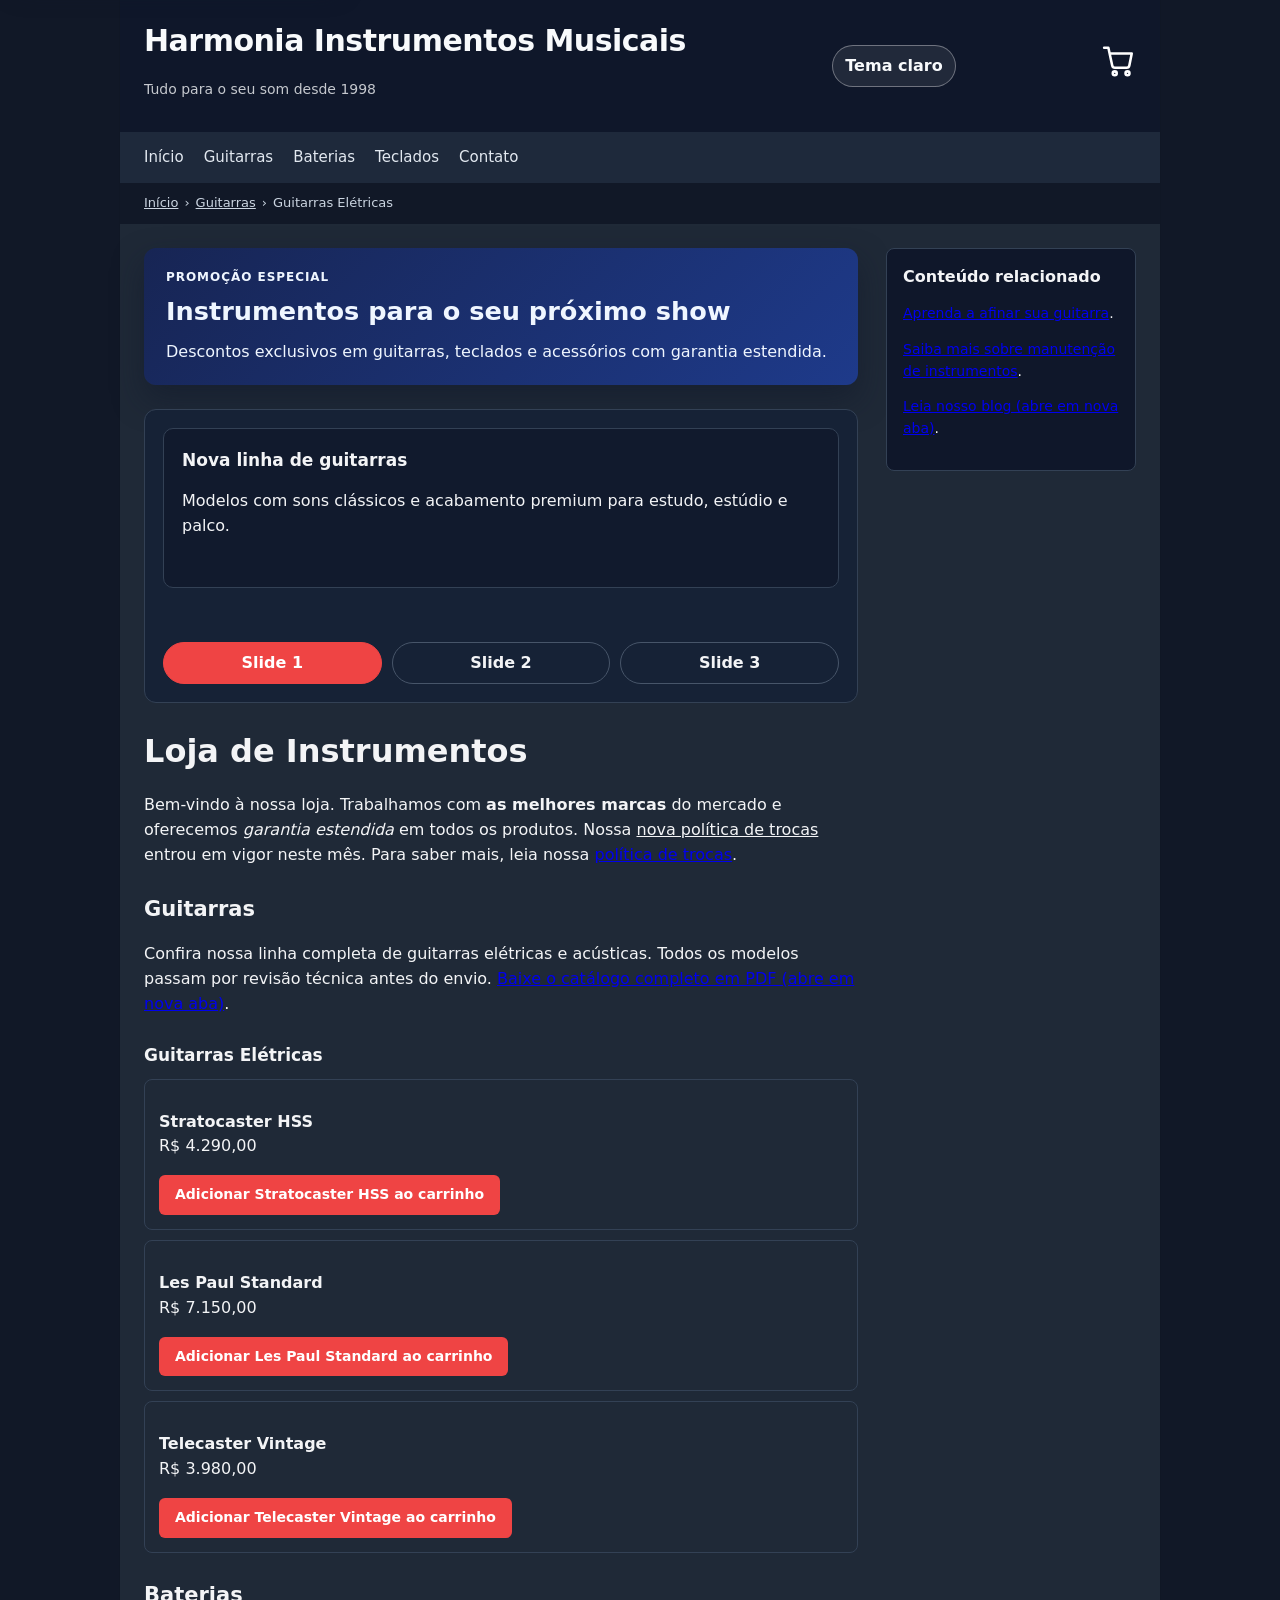
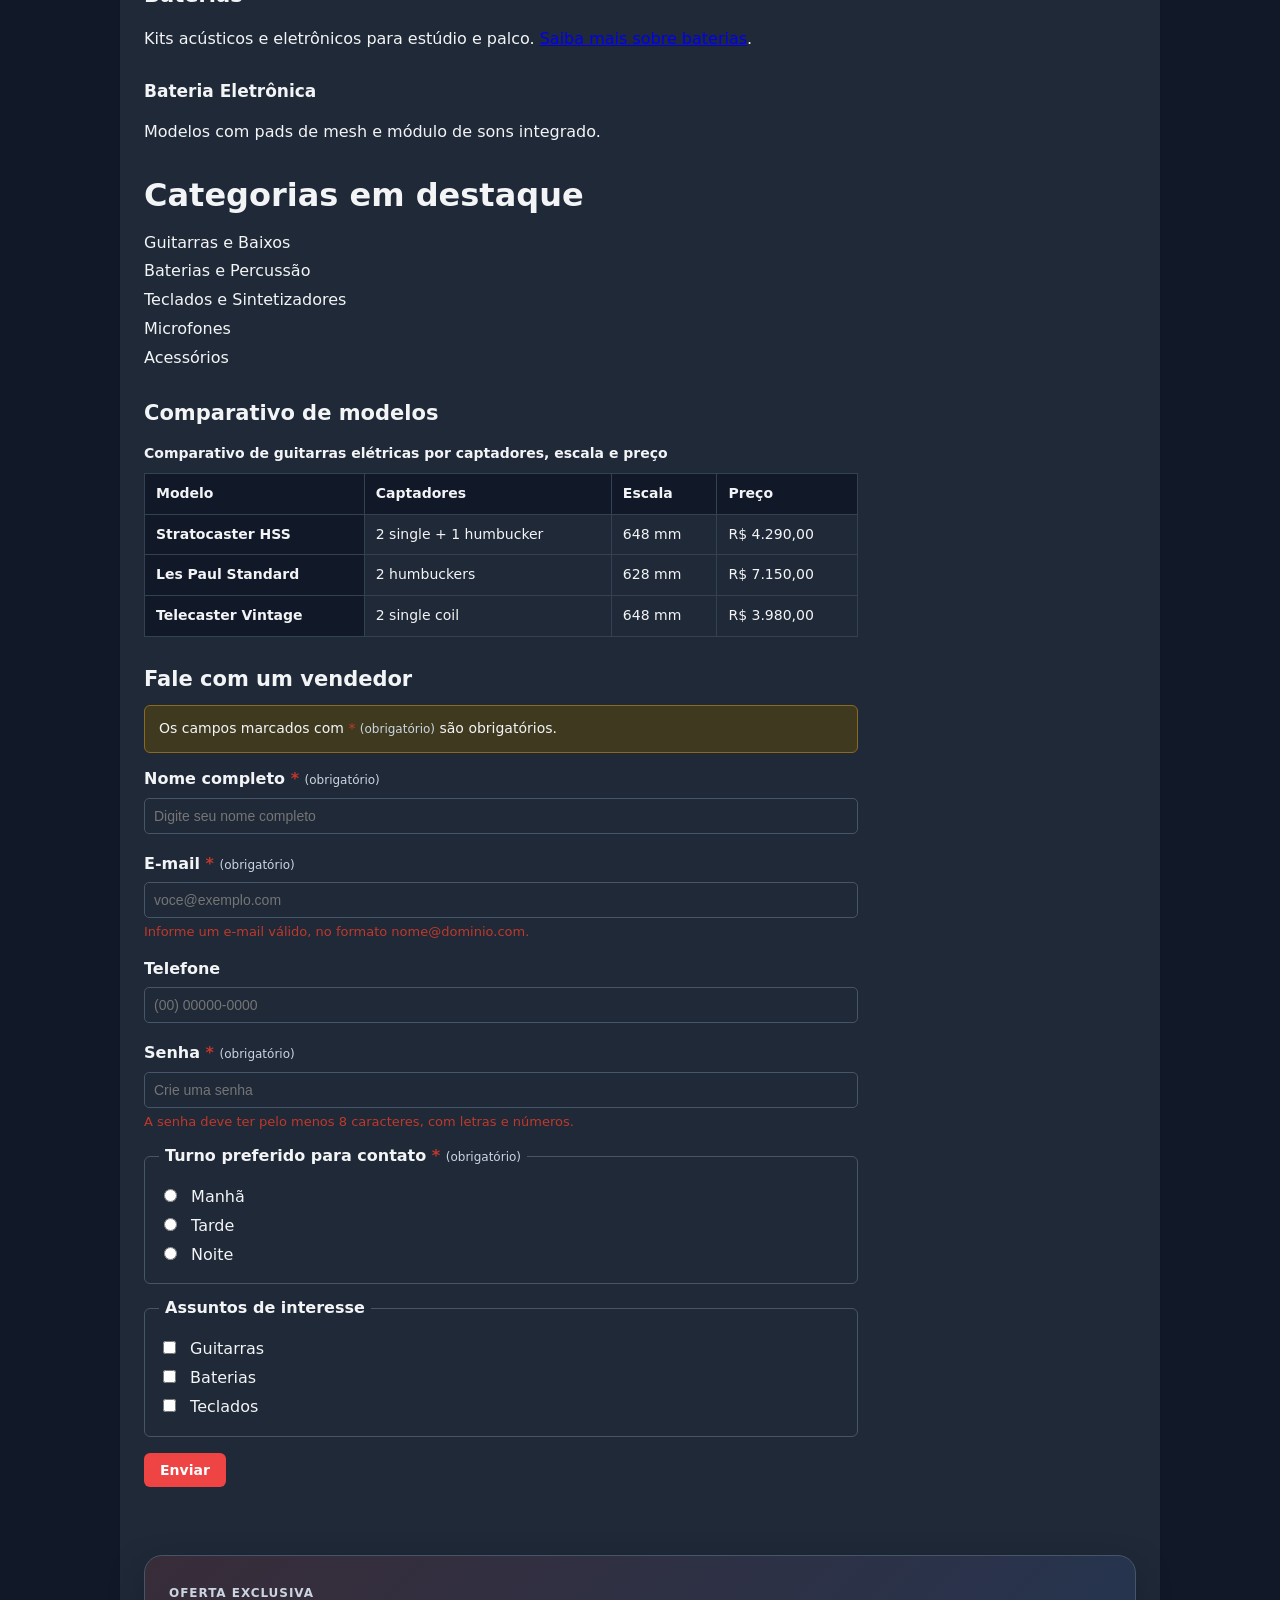
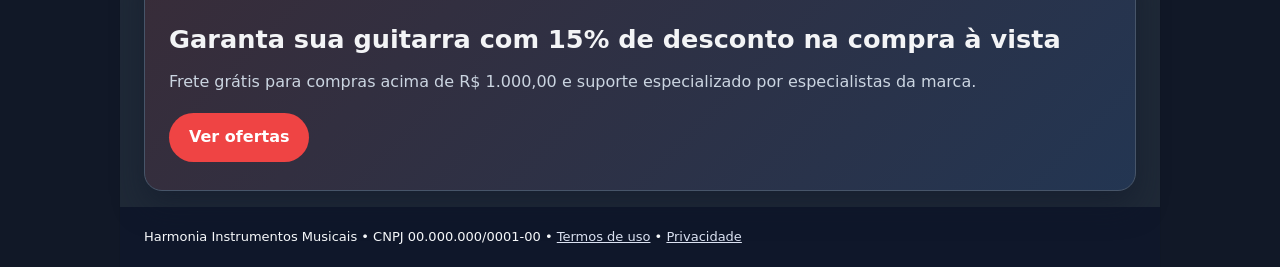
==== commit 40b39302: "Corrige erros W3C e preenche formulario de entrega com URL correta do Pages" ====
--- a/index.html
+++ b/index.html
@@ -17,8 +17,8 @@
         <p class="titulo-principal">Harmonia Instrumentos Musicais</p>
         <p class="subtitulo">Tudo para o seu som desde 1998</p>
       </div>
-      <input type="checkbox" id="theme-toggle" class="theme-switch-input" aria-label="Alternar tema da página">
-      <label for="theme-toggle" class="theme-toggle" aria-label="Alternar tema da página">
+      <input type="checkbox" id="theme-toggle" class="theme-switch-input" aria-label="Alternar tema da página" checked>
+      <label for="theme-toggle" class="theme-toggle">
         <span class="theme-label-light">Tema escuro</span>
         <span class="theme-label-dark">Tema claro</span>
       </label>
@@ -75,10 +75,10 @@
             <p>Mais versatilidade com timbres em alta qualidade e recursos criativos.</p>
           </article>
         </div>
-        <div class="carrossel-controles" aria-label="Navegação do carrossel">
-          <label for="slide-1" class="carrossel-btn" aria-label="Exibir slide 1">Slide 1</label>
-          <label for="slide-2" class="carrossel-btn" aria-label="Exibir slide 2">Slide 2</label>
-          <label for="slide-3" class="carrossel-btn" aria-label="Exibir slide 3">Slide 3</label>
+        <div class="carrossel-controles" role="group" aria-label="Navegação do carrossel">
+          <label for="slide-1" class="carrossel-btn">Slide 1</label>
+          <label for="slide-2" class="carrossel-btn">Slide 2</label>
+          <label for="slide-3" class="carrossel-btn">Slide 3</label>
         </div>
       </section>
 
@@ -237,6 +237,13 @@
 
   </div>
 
+  <section class="promo-final" aria-label="Oferta final da loja">
+    <p class="promo-final__tag">Oferta exclusiva</p>
+    <h2>Garanta sua guitarra com 15% de desconto na compra à vista</h2>
+    <p>Frete grátis para compras acima de R$ 1.000,00 e suporte especializado por especialistas da marca.</p>
+    <a href="guitarras.html" class="promo-final__cta">Ver ofertas</a>
+  </section>
+
   <footer id="rodape">
     Harmonia Instrumentos Musicais &bull; CNPJ 00.000.000/0001-00 &bull;
     <a href="termos.html">Termos de uso</a> &bull;
--- a/style.css
+++ b/style.css
@@ -1,4 +1,30 @@
   :root {
+    --bg: #111827;
+    --surface: #1f2937;
+    --surface-alt: #0f172a;
+    --surface-muted: #111827;
+    --header-bg: #0f172a;
+    --header-text: #f8fafc;
+    --nav-bg: #1e293b;
+    --nav-text: #e2e8f0;
+    --text: #f3f4f6;
+    --text-soft: #cbd5e1;
+    --border: #334155;
+    --border-strong: #475569;
+    --accent: #dbeafe;
+    --button-bg: #ef4444;
+    --button-text: #ffffff;
+    --warning-bg: #3f3a1f;
+    --warning-border: #8a6a1d;
+    --focus-ring: #fbbf24;
+    --shadow: rgba(15, 23, 42, 0.5);
+    --banner-bg: linear-gradient(135deg, #172554 0%, #1e3a8a 100%);
+    --banner-text: #eff6ff;
+    --carrossel-bg: #162236;
+    --carrossel-card: rgba(15, 23, 42, 0.7);
+  }
+
+  body:not(:has(#theme-toggle:checked)) {
     --bg: #f6f6f8;
     --surface: #ffffff;
     --surface-alt: #f2f4f9;
@@ -24,60 +50,6 @@
     --carrossel-card: rgba(255, 255, 255, 0.75);
   }
 
-  @media (prefers-color-scheme: dark) {
-    :root {
-      --bg: #111827;
-      --surface: #1f2937;
-      --surface-alt: #0f172a;
-      --surface-muted: #111827;
-      --header-bg: #0f172a;
-      --header-text: #f8fafc;
-      --nav-bg: #1e293b;
-      --nav-text: #e2e8f0;
-      --text: #f3f4f6;
-      --text-soft: #cbd5e1;
-      --border: #334155;
-      --border-strong: #475569;
-      --accent: #dbeafe;
-      --button-bg: #ef4444;
-      --button-text: #ffffff;
-      --warning-bg: #3f3a1f;
-      --warning-border: #8a6a1d;
-      --focus-ring: #fbbf24;
-      --shadow: rgba(15, 23, 42, 0.5);
-      --banner-bg: linear-gradient(135deg, #172554 0%, #1e3a8a 100%);
-      --banner-text: #eff6ff;
-      --carrossel-bg: #162236;
-      --carrossel-card: rgba(15, 23, 42, 0.7);
-    }
-  }
-
-  body:has(#theme-toggle:checked) {
-    --bg: #111827;
-    --surface: #1f2937;
-    --surface-alt: #0f172a;
-    --surface-muted: #111827;
-    --header-bg: #0f172a;
-    --header-text: #f8fafc;
-    --nav-bg: #1e293b;
-    --nav-text: #e2e8f0;
-    --text: #f3f4f6;
-    --text-soft: #cbd5e1;
-    --border: #334155;
-    --border-strong: #475569;
-    --accent: #dbeafe;
-    --button-bg: #ef4444;
-    --button-text: #ffffff;
-    --warning-bg: #3f3a1f;
-    --warning-border: #8a6a1d;
-    --focus-ring: #fbbf24;
-    --shadow: rgba(15, 23, 42, 0.5);
-    --banner-bg: linear-gradient(135deg, #172554 0%, #1e3a8a 100%);
-    --banner-text: #eff6ff;
-    --carrossel-bg: #162236;
-    --carrossel-card: rgba(15, 23, 42, 0.7);
-  }
-
   * { box-sizing: border-box; }
   html { scroll-behavior: smooth; }
   body {
@@ -144,7 +116,8 @@
     display: none;
   }
 
-  body:has(#theme-toggle:checked) .theme-toggle .theme-label-dark {
+  body:has(#theme-toggle:checked) .theme-toggle .theme-label-dark,
+  body:not(:has(#theme-toggle:checked)) .theme-toggle .theme-label-light {
     display: inline;
   }
 
@@ -297,6 +270,71 @@
 
   .aviso { background: var(--warning-bg); border:1px solid var(--warning-border); padding:12px 14px; border-radius:6px; font-size:14px; }
 
+  .promo-final {
+    position: relative;
+    margin: 28px 24px 16px;
+    padding: 28px 24px;
+    border-radius: 18px;
+    background: linear-gradient(135deg, rgba(239, 68, 68, 0.12), rgba(59, 130, 246, 0.14));
+    border: 1px solid var(--border-strong);
+    box-shadow: 0 14px 30px var(--shadow);
+    overflow: hidden;
+    animation: fadeInBanner 1.2s ease-in-out;
+    transition: transform 0.25s ease, box-shadow 0.25s ease, border-color 0.25s ease;
+  }
+
+  .promo-final::before {
+    content: "";
+    position: absolute;
+    inset: 0;
+    background: linear-gradient(120deg, transparent 0%, rgba(255,255,255,0.12) 50%, transparent 100%);
+    transform: translateX(-100%);
+    animation: shimmer 3s ease-in-out infinite;
+  }
+
+  .promo-final:hover,
+  .promo-final:focus-within {
+    transform: translateY(-3px);
+    box-shadow: 0 18px 34px var(--shadow);
+    border-color: var(--focus-ring);
+  }
+
+  .promo-final__tag {
+    margin: 0 0 10px;
+    font-size: 12px;
+    letter-spacing: 0.08em;
+    text-transform: uppercase;
+    font-weight: 800;
+    color: var(--accent);
+  }
+
+  .promo-final h2 {
+    margin: 0 0 10px;
+    font-size: clamp(1.3rem, 2vw, 2rem);
+  }
+
+  .promo-final p {
+    margin: 0 0 18px;
+    color: var(--text-soft);
+  }
+
+  .promo-final__cta {
+    display: inline-block;
+    padding: 12px 20px;
+    border-radius: 999px;
+    background: var(--button-bg);
+    color: var(--button-text);
+    text-decoration: none;
+    font-weight: 700;
+    transition: transform 0.2s ease, filter 0.2s ease;
+  }
+
+  .promo-final__cta:hover,
+  .promo-final__cta:focus-visible {
+    transform: scale(1.04);
+    filter: brightness(1.08);
+  }
+
   a:focus-visible, button:focus-visible, input:focus-visible {
     outline: 3px solid var(--focus-ring);
     outline-offset: 2px;
@@ -305,6 +343,17 @@
   @keyframes fadeIn {
     from { opacity: 0; transform: translateY(12px); }
     to { opacity: 1; transform: translateY(0); }
+  }
+
+  @keyframes fadeInBanner {
+    0% { opacity: 0; transform: translateY(16px); }
+    100% { opacity: 1; transform: translateY(0); }
+  }
+
+  @keyframes shimmer {
+    0% { transform: translateX(-100%); }
+    50% { transform: translateX(100%); }
+    100% { transform: translateX(100%); }
   }
 
   @media (prefers-reduced-motion: reduce) {
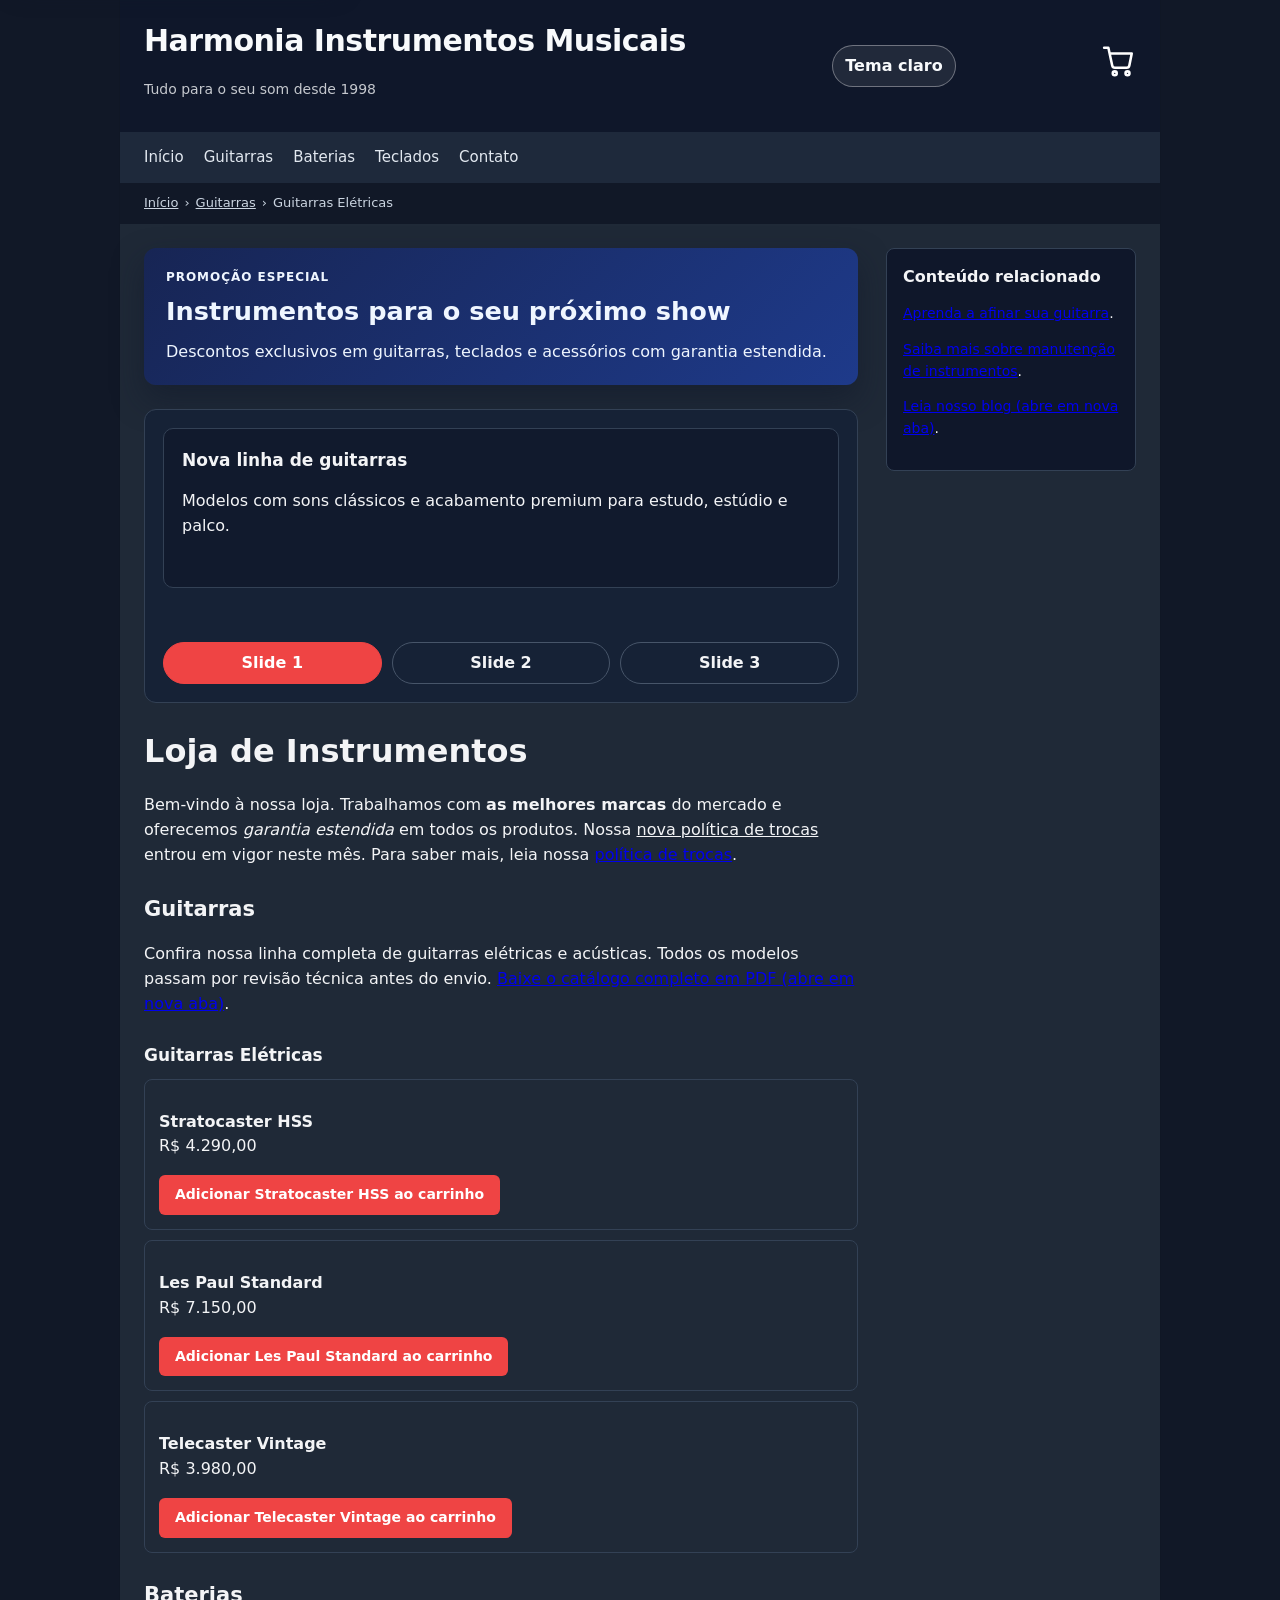
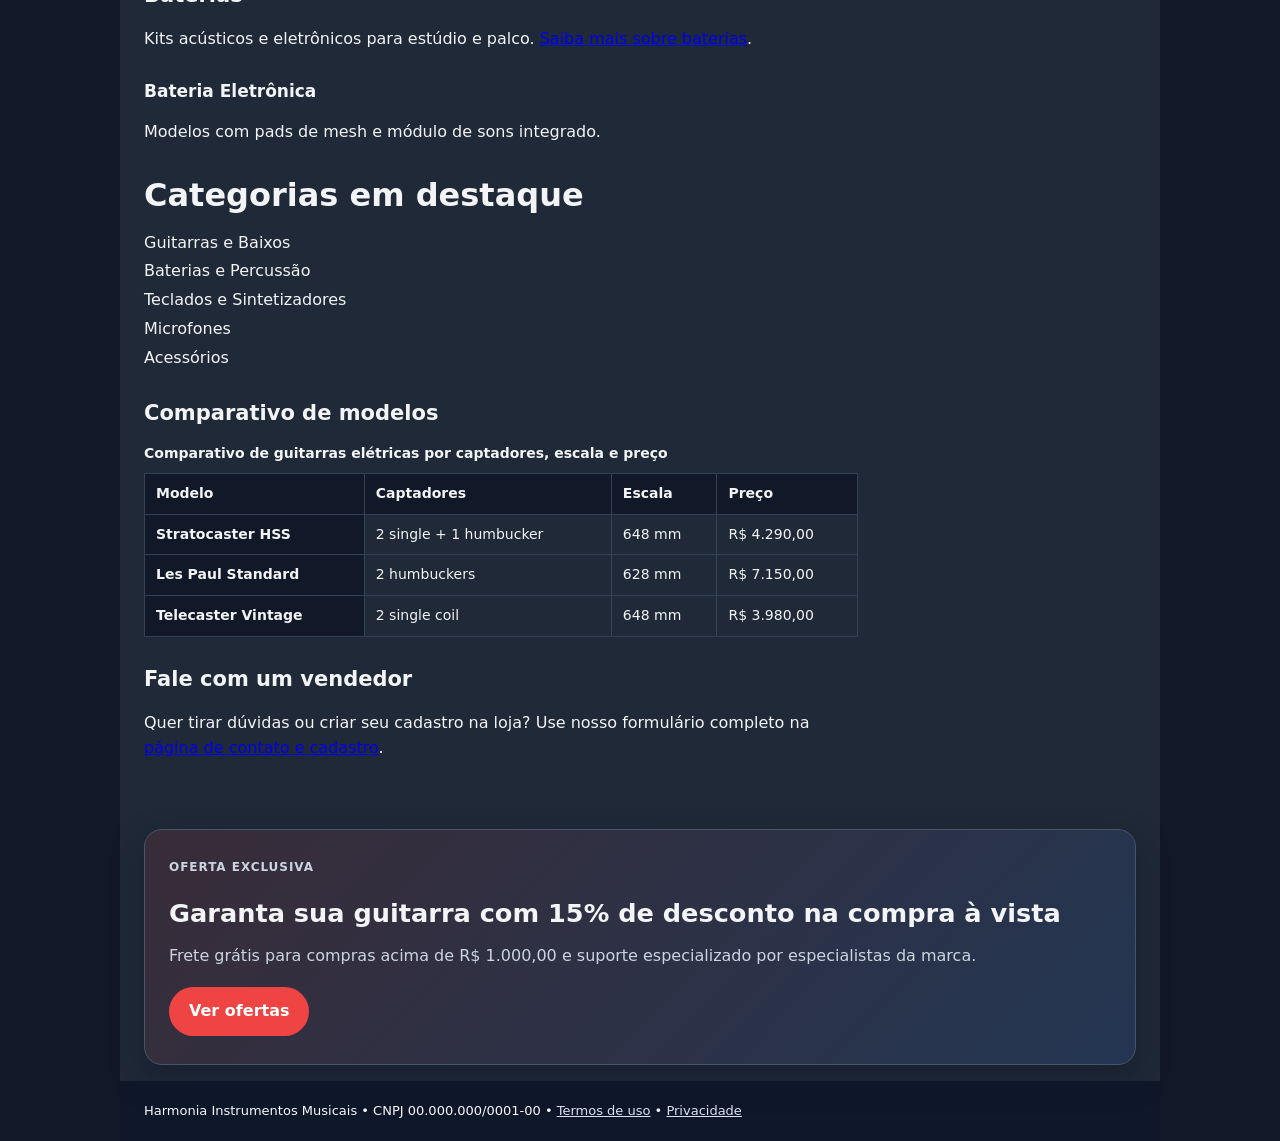
==== commit fbeec3ff: "Remove o formulario de contato da home e aponta para contato.html" ====
--- a/index.html
+++ b/index.html
@@ -172,59 +172,8 @@
 
       <h2>Fale com um vendedor</h2>
 
-      <div class="aviso">Os campos marcados com <span class="marcador-obrigatorio" aria-hidden="true">*</span> <span class="obrigatorio">(obrigatório)</span> são obrigatórios.</div>
-
-      <form action="/enviar" method="post">
-
-        <label class="rotulo-campo" for="nome">Nome completo <span class="marcador-obrigatorio" aria-hidden="true">*</span> <span class="obrigatorio">(obrigatório)</span></label>
-        <input type="text" id="nome" name="nome" placeholder="Digite seu nome completo" required>
-
-        <label class="rotulo-campo" for="email">E-mail <span class="marcador-obrigatorio" aria-hidden="true">*</span> <span class="obrigatorio">(obrigatório)</span></label>
-        <input type="email" id="email" name="email" placeholder="voce@exemplo.com" required aria-describedby="erro-email">
-        <p class="erro" id="erro-email">Informe um e-mail válido, no formato nome@dominio.com.</p>
-
-        <label class="rotulo-campo" for="telefone">Telefone</label>
-        <input type="text" id="telefone" name="telefone" placeholder="(00) 00000-0000">
-
-        <label class="rotulo-campo" for="senha">Senha <span class="marcador-obrigatorio" aria-hidden="true">*</span> <span class="obrigatorio">(obrigatório)</span></label>
-        <input type="password" id="senha" name="senha" placeholder="Crie uma senha" autocomplete="new-password" required minlength="8" aria-describedby="erro-senha">
-        <p class="erro" id="erro-senha">A senha deve ter pelo menos 8 caracteres, com letras e números.</p>
-
-        <fieldset>
-          <legend>Turno preferido para contato <span class="marcador-obrigatorio" aria-hidden="true">*</span> <span class="obrigatorio">(obrigatório)</span></legend>
-          <div class="campo-opcao">
-            <input type="radio" name="turno" id="manha" value="manha" required>
-            <label for="manha">Manhã</label>
-          </div>
-          <div class="campo-opcao">
-            <input type="radio" name="turno" id="tarde" value="tarde">
-            <label for="tarde">Tarde</label>
-          </div>
-          <div class="campo-opcao">
-            <input type="radio" name="turno" id="noite" value="noite">
-            <label for="noite">Noite</label>
-          </div>
-        </fieldset>
-
-        <fieldset>
-          <legend>Assuntos de interesse</legend>
-          <div class="campo-opcao">
-            <input type="checkbox" name="int" id="i1" value="guitarras">
-            <label for="i1">Guitarras</label>
-          </div>
-          <div class="campo-opcao">
-            <input type="checkbox" name="int" id="i2" value="baterias">
-            <label for="i2">Baterias</label>
-          </div>
-          <div class="campo-opcao">
-            <input type="checkbox" name="int" id="i3" value="teclados">
-            <label for="i3">Teclados</label>
-          </div>
-        </fieldset>
-
-        <p><button type="submit" class="botao">Enviar</button></p>
-
-      </form>
+      <p>Quer tirar dúvidas ou criar seu cadastro na loja? Use nosso formulário completo na
+        <a href="contato.html">página de contato e cadastro</a>.</p>
 
     </main>
 
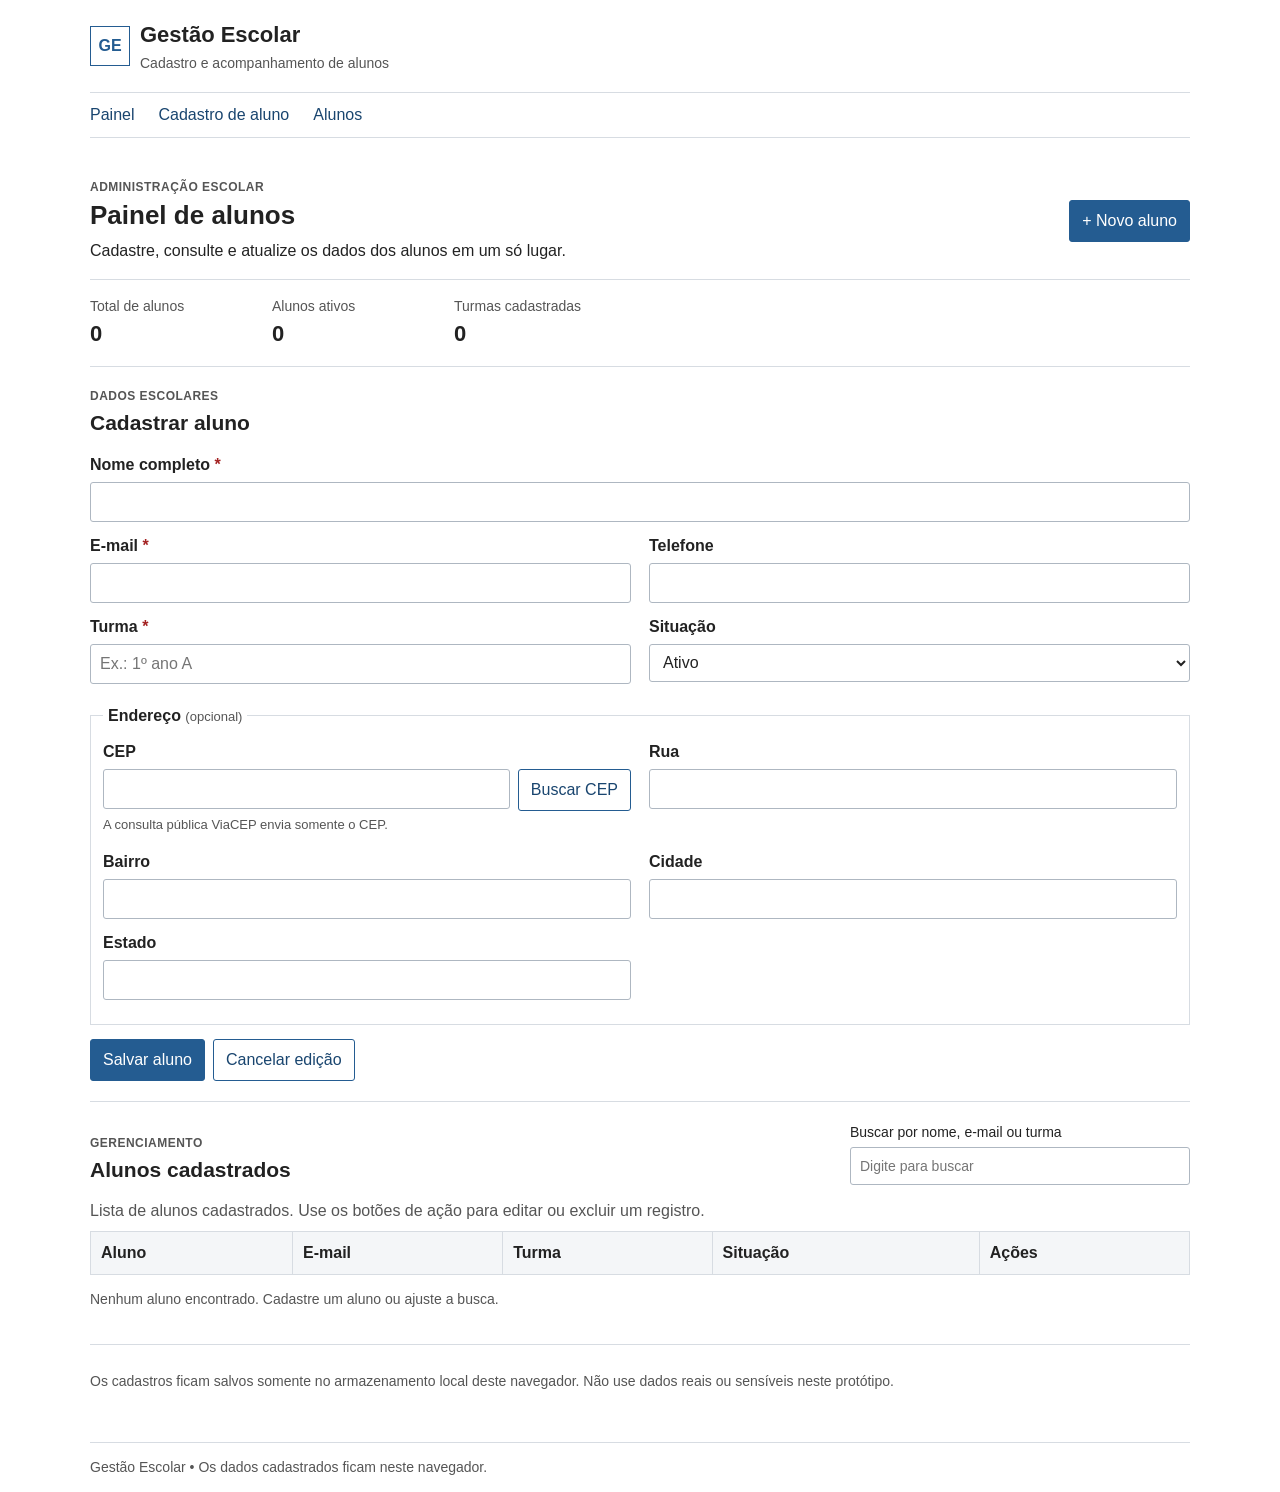
==== commit 291e5fab: "Simplifica visual da gestão escolar Co-authored-by: Copilot <223556219+Copilot@users.noreply.github." ====
--- a/index.html
+++ b/index.html
@@ -1,205 +1,58 @@
 <!DOCTYPE html>
 <html lang="pt-br">
 <head>
-<meta charset="utf-8">
-<meta name="viewport" content="width=device-width, initial-scale=1">
-<title>Harmonia Instrumentos Musicais</title>
-<link rel="stylesheet" href="style.css">
+  <meta charset="utf-8">
+  <meta name="viewport" content="width=device-width, initial-scale=1">
+  <meta name="description" content="Cadastro e gerenciamento de alunos da escola.">
+  <title>Gestão Escolar</title>
+  <link rel="stylesheet" href="style.css">
 </head>
 <body>
 <a class="skip-link" href="#conteudo">Pular para o conteúdo principal</a>
 
 <div class="wrap">
-
   <header id="topo">
     <div class="topo-flex">
-      <div>
-        <p class="titulo-principal">Harmonia Instrumentos Musicais</p>
-        <p class="subtitulo">Tudo para o seu som desde 1998</p>
-      </div>
-      <input type="checkbox" id="theme-toggle" class="theme-switch-input" aria-label="Alternar tema da página" checked>
-      <label for="theme-toggle" class="theme-toggle">
-        <span class="theme-label-light">Tema escuro</span>
-        <span class="theme-label-dark">Tema claro</span>
-      </label>
-      <a href="carrinho.html" aria-label="Ver carrinho de compras">
-        <img src="data:image/svg+xml,%3Csvg%20xmlns%3D%22http%3A%2F%2Fwww.w3.org%2F2000%2Fsvg%22%20viewBox%3D%220%200%2024%2024%22%20fill%3D%22none%22%20stroke%3D%22%23ffffff%22%20stroke-width%3D%221.8%22%20stroke-linecap%3D%22round%22%20stroke-linejoin%3D%22round%22%3E%3Ccircle%20cx%3D%229%22%20cy%3D%2220%22%20r%3D%221.4%22%2F%3E%3Ccircle%20cx%3D%2218%22%20cy%3D%2220%22%20r%3D%221.4%22%2F%3E%3Cpath%20d%3D%22M1.5%202h3l2.7%2012.4a2%202%200%200%200%202%201.6h8.1a2%202%200%200%200%202-1.6L21%206H6%22%2F%3E%3C%2Fsvg%3E" width="34" height="34" alt="">
+      <a class="marca" href="index.html" aria-label="Gestão Escolar - início">
+        <span class="marca-icone" aria-hidden="true">GE</span>
+        <span>
+          <span class="titulo-principal">Gestão Escolar</span>
+          <span class="subtitulo">Cadastro e acompanhamento de alunos</span>
+        </span>
       </a>
     </div>
   </header>
 
   <nav id="menu" aria-label="Menu principal">
     <ul>
-      <li><a href="index.html">Início</a></li>
-      <li><a href="guitarras.html">Guitarras</a></li>
-      <li><a href="baterias.html">Baterias</a></li>
-      <li><a href="teclados.html">Teclados</a></li>
-      <li><a href="contato.html">Contato</a></li>
+      <li><a href="#painel">Painel</a></li>
+      <li><a href="#cadastro">Cadastro de aluno</a></li>
+      <li><a href="#alunos">Alunos</a></li>
     </ul>
   </nav>
 
-  <nav id="trilha" aria-label="Trilha de navegação">
-    <ol>
-      <li><a href="index.html">Início</a></li>
-      <li><a href="guitarras.html">Guitarras</a></li>
-      <li aria-current="page">Guitarras Elétricas</li>
-    </ol>
-  </nav>
+  <main id="conteudo" tabindex="-1">
+    <section class="boas-vindas" id="painel" aria-labelledby="titulo-painel">
+      <div>
+        <p class="eyebrow">ADMINISTRAÇÃO ESCOLAR</p>
+        <h1 id="titulo-painel">Painel de alunos</h1>
+        <p>Cadastre, consulte e atualize os dados dos alunos em um só lugar.</p>
+      </div>
+      <a class="botao botao-destaque" href="#cadastro">+ Novo aluno</a>
+    </section>
 
-  <div id="miolo">
-
-    <main id="conteudo" tabindex="-1">
-
-      <section class="banner" aria-label="Destaques da loja">
-        <p class="eyebrow">Promoção especial</p>
-        <h2>Instrumentos para o seu próximo show</h2>
-        <p>Descontos exclusivos em guitarras, teclados e acessórios com garantia estendida.</p>
-      </section>
-
-      <section class="carrossel" aria-label="Carrossel de destaques">
-        <input type="radio" name="slide" id="slide-1" class="slide-radio" checked>
-        <input type="radio" name="slide" id="slide-2" class="slide-radio">
-        <input type="radio" name="slide" id="slide-3" class="slide-radio">
-
-        <div class="carrossel-track">
-          <article class="slide slide-1">
-            <h3>Nova linha de guitarras</h3>
-            <p>Modelos com sons clássicos e acabamento premium para estudo, estúdio e palco.</p>
-          </article>
-          <article class="slide slide-2">
-            <h3>Baterias eletrônicas com tecnologia</h3>
-            <p>Pads sensíveis, módulos com sons realistas e conectividade para gravação.</p>
-          </article>
-          <article class="slide slide-3">
-            <h3>Teclados para produção musical</h3>
-            <p>Mais versatilidade com timbres em alta qualidade e recursos criativos.</p>
-          </article>
-        </div>
-        <div class="carrossel-controles" role="group" aria-label="Navegação do carrossel">
-          <label for="slide-1" class="carrossel-btn">Slide 1</label>
-          <label for="slide-2" class="carrossel-btn">Slide 2</label>
-          <label for="slide-3" class="carrossel-btn">Slide 3</label>
-        </div>
-      </section>
-
-      <h1 class="titulo-loja">Loja de Instrumentos</h1>
-
-      <p>
-        Bem-vindo à nossa loja. Trabalhamos com <strong>as melhores marcas</strong> do mercado e oferecemos
-        <em>garantia estendida</em> em todos os produtos. Nossa <ins>nova política de trocas</ins> entrou em vigor
-        neste mês. Para saber mais, leia nossa <a href="politica.html">política de trocas</a>.
-      </p>
-
-      <h2>Guitarras</h2>
-
-      <p>
-        Confira nossa linha completa de guitarras elétricas e acústicas. Todos os modelos passam por
-        revisão técnica antes do envio.
-        <a href="catalogo.pdf" target="_blank" rel="noopener">Baixe o catálogo completo em PDF (abre em nova aba)</a>.
-      </p>
-
-      <h3>Guitarras Elétricas</h3>
-
-      <div class="cartao">
-        <p><strong>Stratocaster HSS</strong><br>
-        R$ 4.290,00</p>
-        <a href="carrinho.html" class="botao">Adicionar Stratocaster HSS ao carrinho</a>
-      </div>
-
-      <div class="cartao">
-        <p><strong>Les Paul Standard</strong><br>
-        R$ 7.150,00</p>
-        <a href="carrinho.html" class="botao">Adicionar Les Paul Standard ao carrinho</a>
-      </div>
-
-      <div class="cartao">
-        <p><strong>Telecaster Vintage</strong><br>
-        R$ 3.980,00</p>
-        <a href="carrinho.html" class="botao">Adicionar Telecaster Vintage ao carrinho</a>
-      </div>
-
-      <h2>Baterias</h2>
-
-      <p>Kits acústicos e eletrônicos para estúdio e palco. <a href="baterias.html">Saiba mais sobre baterias</a>.</p>
-
-      <h3>Bateria Eletrônica</h3>
-
-      <p>Modelos com pads de mesh e módulo de sons integrado.</p>
-
-      <h2 class="categoria-destaque">Categorias em destaque</h2>
-
-      <ul class="lista-simples">
-        <li>Guitarras e Baixos</li>
-        <li>Baterias e Percussão</li>
-        <li>Teclados e Sintetizadores</li>
-        <li>Microfones</li>
-        <li>Acessórios</li>
-      </ul>
-
-      <h2>Comparativo de modelos</h2>
-
-      <table>
-        <caption>Comparativo de guitarras elétricas por captadores, escala e preço</caption>
-        <thead>
-          <tr>
-            <th scope="col" class="cab">Modelo</th>
-            <th scope="col" class="cab">Captadores</th>
-            <th scope="col" class="cab">Escala</th>
-            <th scope="col" class="cab">Preço</th>
-          </tr>
-        </thead>
-        <tbody>
-          <tr>
-            <th scope="row" class="cab">Stratocaster HSS</th>
-            <td>2 single + 1 humbucker</td>
-            <td>648 mm</td>
-            <td>R$ 4.290,00</td>
-          </tr>
-          <tr>
-            <th scope="row" class="cab">Les Paul Standard</th>
-            <td>2 humbuckers</td>
-            <td>628 mm</td>
-            <td>R$ 7.150,00</td>
-          </tr>
-          <tr>
-            <th scope="row" class="cab">Telecaster Vintage</th>
-            <td>2 single coil</td>
-            <td>648 mm</td>
-            <td>R$ 3.980,00</td>
-          </tr>
-        </tbody>
-      </table>
-
-      <h2>Fale com um vendedor</h2>
-
-      <p>Quer tirar dúvidas ou criar seu cadastro na loja? Use nosso formulário completo na
-        <a href="contato.html">página de contato e cadastro</a>.</p>
-
-    </main>
-
-    <aside class="lateral" aria-label="Conteúdo relacionado">
-      <h2>Conteúdo relacionado</h2>
-      <p><a href="afinacao.html">Aprenda a afinar sua guitarra</a>.</p>
-      <p><a href="manutencao.html">Saiba mais sobre manutenção de instrumentos</a>.</p>
-      <p><a href="blog.html" target="_blank" rel="noopener">Leia nosso blog (abre em nova aba)</a>.</p>
-    </aside>
-
-  </div>
-
-  <section class="promo-final" aria-label="Oferta final da loja">
-    <p class="promo-final__tag">Oferta exclusiva</p>
-    <h2>Garanta sua guitarra com 15% de desconto na compra à vista</h2>
-    <p>Frete grátis para compras acima de R$ 1.000,00 e suporte especializado por especialistas da marca.</p>
-    <a href="guitarras.html" class="promo-final__cta">Ver ofertas</a>
-  </section>
+    <div id="mensagem-aplicacao" class="mensagem-aplicacao" role="status" aria-live="polite"></div>
+    <div id="app">
+      <p>Ative o JavaScript para abrir o sistema de gestão escolar.</p>
+    </div>
+  </main>
 
   <footer id="rodape">
-    Harmonia Instrumentos Musicais &bull; CNPJ 00.000.000/0001-00 &bull;
-    <a href="termos.html">Termos de uso</a> &bull;
-    <a href="privacidade.html">Privacidade</a>
+    Gestão Escolar <span aria-hidden="true">&bull;</span>
+    <span>Os dados cadastrados ficam neste navegador.</span>
   </footer>
-
 </div>
 
+<script src="js/app.js" defer></script>
 </body>
 </html>
--- a/style.css
+++ b/style.css
@@ -1,369 +1,337 @@
-  :root {
-    --bg: #111827;
-    --surface: #1f2937;
-    --surface-alt: #0f172a;
-    --surface-muted: #111827;
-    --header-bg: #0f172a;
-    --header-text: #f8fafc;
-    --nav-bg: #1e293b;
-    --nav-text: #e2e8f0;
-    --text: #f3f4f6;
-    --text-soft: #cbd5e1;
-    --border: #334155;
-    --border-strong: #475569;
-    --accent: #dbeafe;
-    --button-bg: #ef4444;
-    --button-text: #ffffff;
-    --warning-bg: #3f3a1f;
-    --warning-border: #8a6a1d;
-    --focus-ring: #fbbf24;
-    --shadow: rgba(15, 23, 42, 0.5);
-    --banner-bg: linear-gradient(135deg, #172554 0%, #1e3a8a 100%);
-    --banner-text: #eff6ff;
-    --carrossel-bg: #162236;
-    --carrossel-card: rgba(15, 23, 42, 0.7);
-  }
-
-  body:not(:has(#theme-toggle:checked)) {
-    --bg: #f6f6f8;
-    --surface: #ffffff;
-    --surface-alt: #f2f4f9;
-    --surface-muted: #eef0f5;
-    --header-bg: #1f2a44;
-    --header-text: #ffffff;
-    --nav-bg: #2c3a5e;
-    --nav-text: #ffffff;
-    --text: #1c1c1e;
-    --text-soft: #5b6478;
-    --border: #d9dee9;
-    --border-strong: #c3c9d6;
-    --accent: #1f2a44;
-    --button-bg: #c0392b;
-    --button-text: #ffffff;
-    --warning-bg: #fff8e1;
-    --warning-border: #f0dfa8;
-    --focus-ring: #ffbf47;
-    --shadow: rgba(31, 42, 68, 0.18);
-    --banner-bg: linear-gradient(135deg, #dfe8ff 0%, #c7d9ff 100%);
-    --banner-text: #1f2a44;
-    --carrossel-bg: #eff4ff;
-    --carrossel-card: rgba(255, 255, 255, 0.75);
-  }
-
-  * { box-sizing: border-box; }
-  html { scroll-behavior: smooth; }
-  body {
-    margin:0;
-    font-family: system-ui, "Segoe UI", Arial, sans-serif;
-    color: var(--text);
-    background: var(--bg);
-    line-height:1.55;
-  }
-  .wrap { max-width: 1040px; margin: 0 auto; background: var(--surface); box-shadow: 0 0 0 1px rgba(0, 0, 0, 0.04); }
-
-  .skip-link {
-    position: absolute;
-    left: 16px;
-    top: 16px;
-    z-index: 1000;
-    padding: 12px 18px;
-    border-radius: 8px;
-    background: var(--surface);
-    color: var(--accent);
-    font-weight: 700;
-    text-decoration: none;
-    transform: translateY(-180%);
-    transition: transform 0.2s ease;
-    box-shadow: 0 12px 24px var(--shadow);
-  }
-  .skip-link:focus {
-    transform: translateY(0);
-    outline: 3px solid var(--focus-ring);
-    outline-offset: 3px;
-  }
-
-  header#topo { background: var(--header-bg); color: var(--header-text); padding:18px 24px; }
-  .topo-flex { display:flex; justify-content:space-between; align-items:center; flex-wrap:wrap; gap:10px; }
-  .titulo-principal { font-size: 30px; font-weight: 800; letter-spacing:-.5px; margin:0; }
-  .subtitulo { color: var(--header-text); opacity: 0.78; font-size:14px; }
-  .theme-switch-input {
-    position: absolute;
-    opacity: 0;
-    pointer-events: none;
-  }
-
-  .theme-toggle {
-    display: inline-flex;
-    align-items: center;
-    justify-content: center;
-    border: 1px solid rgba(255,255,255,0.35);
-    background: rgba(255,255,255,0.08);
-    color: var(--header-text);
-    border-radius: 999px;
-    padding: 8px 12px;
-    font-weight: 600;
-    cursor: pointer;
-    min-width: 120px;
-  }
-
-  .theme-label-light,
-  .theme-label-dark {
-    display: inline;
-  }
-
-  .theme-toggle .theme-label-dark,
-  body:has(#theme-toggle:checked) .theme-toggle .theme-label-light {
-    display: none;
-  }
-
-  body:has(#theme-toggle:checked) .theme-toggle .theme-label-dark,
-  body:not(:has(#theme-toggle:checked)) .theme-toggle .theme-label-light {
-    display: inline;
-  }
-
-  nav#menu { background: var(--nav-bg); padding:10px 24px; }
-  nav#menu ul { list-style:none; margin:0; padding:0; display:flex; flex-wrap:wrap; }
-  nav#menu li { margin-right:20px; }
-  nav#menu a { color: var(--nav-text); text-decoration:none; font-size:15px; display:inline-block; padding:4px 0; }
-  nav#menu a:hover { text-decoration:underline; }
-
-  nav#trilha { padding:10px 24px; font-size:13px; color: var(--text-soft); background: var(--surface-muted); }
-  nav#trilha ol { list-style:none; display:flex; flex-wrap:wrap; gap:6px; margin:0; padding:0; }
-  nav#trilha li:not(:last-child)::after { content:"›"; margin-left:6px; }
-  nav#trilha a { color: var(--text-soft); }
-
-  #miolo { display:flex; gap:28px; padding:24px; align-items:flex-start; }
-  main#conteudo { flex:1 1 auto; min-width:0; }
-  main#conteudo:focus { outline: 3px solid var(--focus-ring); outline-offset: 3px; }
-  aside.lateral { flex:0 0 250px; background: var(--surface-alt); border:1px solid var(--border); padding:16px; border-radius:8px; font-size:14px; }
-
-  .titulo-loja { font-size:32px; font-weight:800; margin:0 0 6px; }
-  h2, h3 { margin: 26px 0 10px; }
-  h2 { font-size:21px; font-weight:800; }
-  h3 { font-size:17px; font-weight:700; }
-  .categoria-destaque { font-size:32px; font-weight:700; margin:26px 0 10px; }
-  aside.lateral h2 { font-size:16px; margin-top:0; }
-
-  .banner {
-    background: var(--banner-bg);
-    color: var(--banner-text);
-    border-radius: 12px;
-    padding: 20px 22px;
-    margin: 0 0 22px;
-    box-shadow: 0 14px 30px var(--shadow);
-    animation: fadeIn 0.8s ease;
-  }
-  .banner .eyebrow { margin:0 0 6px; font-size:12px; font-weight:800; letter-spacing:0.08em; text-transform: uppercase; }
-  .banner h2 { margin: 0 0 8px; font-size: clamp(1.5rem, 2vw, 2.2rem); }
-  .banner p { margin: 0; }
-
-  .carrossel {
-    background: var(--carrossel-bg);
-    border: 1px solid var(--border);
-    border-radius: 12px;
-    padding: 18px;
-    margin: 24px 0;
-  }
-  .slide-radio {
-    position: absolute;
-    opacity: 0;
-    pointer-events: none;
-  }
-  .carrossel-track { position: relative; min-height: 200px; }
-  .slide {
-    display: none;
-    background: var(--carrossel-card);
-    border: 1px solid var(--border);
-    border-radius: 10px;
-    padding: 18px;
-    min-height: 160px;
-  }
-  .slide h3 { margin-top:0; }
-  .carrossel-controles {
-    display: flex;
-    justify-content: space-between;
-    gap: 10px;
-    margin-top: 14px;
-  }
-  .carrossel-btn {
-    flex: 1;
-    border: 1px solid var(--border-strong);
-    background: transparent;
-    color: var(--text);
-    border-radius: 999px;
-    padding: 8px 12px;
-    font-weight: 600;
-    cursor: pointer;
-    text-align: center;
-  }
-
-  #slide-1:checked ~ .carrossel-track .slide-1,
-  #slide-2:checked ~ .carrossel-track .slide-2,
-  #slide-3:checked ~ .carrossel-track .slide-3 {
-    display: block;
-  }
-
-  #slide-1:checked ~ .carrossel-controles label[for="slide-1"],
-  #slide-2:checked ~ .carrossel-controles label[for="slide-2"],
-  #slide-3:checked ~ .carrossel-controles label[for="slide-3"] {
-    background: var(--button-bg);
-    color: var(--button-text);
-    border-color: var(--button-bg);
-  }
-
-  .cartao {
-    border:1px solid var(--border);
-    border-radius:8px;
-    padding:14px;
-    margin:10px 0;
-    background: var(--surface);
-    transition: transform 0.25s ease, box-shadow 0.25s ease;
-  }
-  .cartao:hover, .cartao:focus-within {
-    transform: scale(1.02);
-    box-shadow: 0 8px 20px var(--shadow);
-  }
-
-  .botao {
-    display:inline-block;
-    background: var(--button-bg);
-    color: var(--button-text);
-    padding:9px 16px;
-    border-radius:6px;
-    cursor:pointer;
-    font-weight:600;
-    font-size:14px;
-    text-decoration:none;
-  }
-  button.botao { font-family:inherit; border:none; -webkit-appearance:none; appearance:none; }
-
-  table { border-collapse: collapse; width:100%; margin:14px 0; font-size:14px; }
-  caption { caption-side: top; text-align:left; font-weight:700; margin-bottom:8px; }
-  th, td { border:1px solid var(--border); padding:9px 11px; text-align:left; font-weight:400; }
-  .cab { background: var(--surface-muted); font-weight:700; }
-
-  .lista-simples { list-style:none; margin:0; padding:0; }
-  .lista-simples li { margin:4px 0; }
-
-  fieldset { border:1px solid var(--border-strong); border-radius:6px; padding:12px 14px; margin:0 0 12px; }
-  legend { font-weight:600; padding:0 6px; }
-  .rotulo-campo { display:block; font-weight:600; margin:14px 0 6px; }
-  .obrigatorio { font-weight:400; color: var(--text-soft); font-size:12px; }
-  .marcador-obrigatorio { color: #c0392b; }
-  .campo-opcao { margin:4px 0; }
-  .campo-opcao label { margin-left:6px; }
-
-  input[type=text], input[type=email], input[type=password] {
-    width:100%;
-    padding:9px;
-    border:1px solid var(--border-strong);
-    border-radius:5px;
-    margin-bottom:4px;
-    font-size:14px;
-    background: var(--surface);
-    color: var(--text);
-  }
-  .erro { color:#c0392b; font-size:13px; margin:0 0 12px; }
-
-  footer#rodape { background: var(--header-bg); color: var(--header-text); padding:20px 24px; font-size:13px; margin-top:10px; }
-  footer#rodape a { color: #dbe2f2; }
-
-  .aviso { background: var(--warning-bg); border:1px solid var(--warning-border); padding:12px 14px; border-radius:6px; font-size:14px; }
-
-  .promo-final {
-    position: relative;
-    margin: 28px 24px 16px;
-    padding: 28px 24px;
-    border-radius: 18px;
-    background: linear-gradient(135deg, rgba(239, 68, 68, 0.12), rgba(59, 130, 246, 0.14));
-    border: 1px solid var(--border-strong);
-    box-shadow: 0 14px 30px var(--shadow);
-    overflow: hidden;
-    animation: fadeInBanner 1.2s ease-in-out;
-    transition: transform 0.25s ease, box-shadow 0.25s ease, border-color 0.25s ease;
-  }
-
-  .promo-final::before {
-    content: "";
-    position: absolute;
-    inset: 0;
-    background: linear-gradient(120deg, transparent 0%, rgba(255,255,255,0.12) 50%, transparent 100%);
-    transform: translateX(-100%);
-    animation: shimmer 3s ease-in-out infinite;
-  }
-
-  .promo-final:hover,
-  .promo-final:focus-within {
-    transform: translateY(-3px);
-    box-shadow: 0 18px 34px var(--shadow);
-    border-color: var(--focus-ring);
-  }
-
-  .promo-final__tag {
-    margin: 0 0 10px;
-    font-size: 12px;
-    letter-spacing: 0.08em;
-    text-transform: uppercase;
-    font-weight: 800;
-    color: var(--accent);
-  }
-
-  .promo-final h2 {
-    margin: 0 0 10px;
-    font-size: clamp(1.3rem, 2vw, 2rem);
-  }
-
-  .promo-final p {
-    margin: 0 0 18px;
-    color: var(--text-soft);
-  }
-
-  .promo-final__cta {
-    display: inline-block;
-    padding: 12px 20px;
-    border-radius: 999px;
-    background: var(--button-bg);
-    color: var(--button-text);
-    text-decoration: none;
-    font-weight: 700;
-    transition: transform 0.2s ease, filter 0.2s ease;
-  }
-
-  .promo-final__cta:hover,
-  .promo-final__cta:focus-visible {
-    transform: scale(1.04);
-    filter: brightness(1.08);
-  }
-
-  a:focus-visible, button:focus-visible, input:focus-visible {
-    outline: 3px solid var(--focus-ring);
-    outline-offset: 2px;
-  }
-
-  @keyframes fadeIn {
-    from { opacity: 0; transform: translateY(12px); }
-    to { opacity: 1; transform: translateY(0); }
-  }
-
-  @keyframes fadeInBanner {
-    0% { opacity: 0; transform: translateY(16px); }
-    100% { opacity: 1; transform: translateY(0); }
-  }
-
-  @keyframes shimmer {
-    0% { transform: translateX(-100%); }
-    50% { transform: translateX(100%); }
-    100% { transform: translateX(100%); }
-  }
-
-  @media (prefers-reduced-motion: reduce) {
-    html { scroll-behavior: auto; }
-    *, *::before, *::after {
-      animation-duration: 0.01ms !important;
-      animation-iteration-count: 1 !important;
-      transition-duration: 0.01ms !important;
-      scroll-behavior: auto !important;
-    }
-    .skip-link { transition: none; }
-    .cartao:hover, .cartao:focus-within { transform: none; }
-  }+:root {
+  color-scheme: light;
+  --page: #ffffff;
+  --text: #222222;
+  --muted: #555555;
+  --line: #d7dce2;
+  --soft: #f4f6f8;
+  --blue: #245c91;
+  --blue-dark: #19456f;
+  --danger: #a32121;
+  --success: #246b36;
+}
+
+* { box-sizing: border-box; }
+
+html { scroll-behavior: smooth; }
+
+body {
+  margin: 0;
+  background: var(--page);
+  color: var(--text);
+  font-family: Arial, Helvetica, sans-serif;
+  font-size: 16px;
+  line-height: 1.5;
+}
+
+.wrap {
+  width: min(100% - 32px, 1100px);
+  margin: 0 auto;
+  background: var(--page);
+}
+
+.skip-link {
+  position: absolute;
+  top: 8px;
+  left: 8px;
+  z-index: 1;
+  padding: 8px 12px;
+  transform: translateY(-150%);
+  background: var(--page);
+  color: var(--blue-dark);
+}
+
+.skip-link:focus { transform: translateY(0); }
+
+header#topo {
+  padding: 18px 0;
+  border-bottom: 1px solid var(--line);
+}
+
+.topo-flex {
+  display: flex;
+  align-items: center;
+  gap: 12px;
+}
+
+.marca {
+  display: flex;
+  align-items: center;
+  gap: 10px;
+  color: var(--text);
+  text-decoration: none;
+}
+
+.marca-icone {
+  display: grid;
+  width: 40px;
+  height: 40px;
+  place-items: center;
+  border: 1px solid var(--blue);
+  color: var(--blue);
+  font-weight: 700;
+}
+
+.marca .titulo-principal,
+.marca .subtitulo { display: block; }
+
+.titulo-principal {
+  margin: 0;
+  font-size: 22px;
+  font-weight: 700;
+}
+
+.subtitulo {
+  margin: 2px 0 0;
+  color: var(--muted);
+  font-size: 14px;
+}
+
+nav#menu {
+  padding: 10px 0;
+  border-bottom: 1px solid var(--line);
+}
+
+nav#menu ul {
+  display: flex;
+  flex-wrap: wrap;
+  gap: 8px 24px;
+  margin: 0;
+  padding: 0;
+  list-style: none;
+}
+
+nav#menu a {
+  color: var(--blue-dark);
+  text-decoration: none;
+}
+
+nav#menu a:hover { text-decoration: underline; }
+
+main#conteudo { padding: 24px 0; }
+
+.boas-vindas {
+  display: flex;
+  align-items: center;
+  justify-content: space-between;
+  gap: 16px;
+  padding: 16px 0;
+  border-bottom: 1px solid var(--line);
+}
+
+.boas-vindas h1 {
+  margin: 0 0 4px;
+  font-size: 26px;
+}
+
+.boas-vindas p { margin: 0; }
+
+.eyebrow {
+  margin: 0 0 4px;
+  color: var(--muted);
+  font-size: 12px;
+  font-weight: 700;
+  letter-spacing: .04em;
+}
+
+.botao {
+  display: inline-block;
+  padding: 8px 12px;
+  border: 1px solid var(--blue);
+  border-radius: 3px;
+  background: var(--blue);
+  color: #ffffff;
+  cursor: pointer;
+  font: inherit;
+  text-align: center;
+  text-decoration: none;
+}
+
+.botao:hover { background: var(--blue-dark); }
+
+.botao-secundario {
+  background: #ffffff;
+  color: var(--blue-dark);
+}
+
+.botao-secundario:hover {
+  background: var(--soft);
+  color: var(--blue-dark);
+}
+
+.metricas {
+  display: flex;
+  flex-wrap: wrap;
+  gap: 12px 32px;
+  padding: 16px 0;
+  border-bottom: 1px solid var(--line);
+}
+
+.metrica { min-width: 150px; }
+.metrica p { margin: 0; color: var(--muted); font-size: 14px; }
+.metrica strong { font-size: 22px; }
+.metrica-icone { display: none; }
+
+.painel { padding: 20px 0; border-bottom: 1px solid var(--line); }
+.painel-cabecalho { margin-bottom: 14px; }
+.painel-cabecalho h2 { margin: 0; font-size: 21px; }
+.painel-cabecalho .eyebrow { margin-bottom: 2px; }
+
+.form-grid {
+  display: grid;
+  grid-template-columns: repeat(2, minmax(0, 1fr));
+  gap: 0 18px;
+}
+
+.campo-largo { grid-column: 1 / -1; }
+.campo { min-width: 0; margin-bottom: 12px; }
+.rotulo-campo { display: block; margin-bottom: 5px; font-weight: 600; }
+.marcador-obrigatorio { color: var(--danger); }
+.obrigatorio { color: var(--muted); font-size: 13px; font-weight: 400; }
+.dica { margin: 4px 0; color: var(--muted); font-size: 13px; }
+
+input[type="text"],
+input[type="email"],
+input[type="tel"],
+input[type="search"],
+select,
+textarea {
+  width: 100%;
+  min-height: 38px;
+  padding: 7px 9px;
+  border: 1px solid #aeb7c1;
+  border-radius: 3px;
+  background: #ffffff;
+  color: var(--text);
+  font: inherit;
+}
+
+textarea { resize: vertical; }
+
+input:focus-visible,
+select:focus-visible,
+textarea:focus-visible,
+button:focus-visible,
+a:focus-visible,
+h2:focus {
+  outline: 2px solid var(--blue);
+  outline-offset: 2px;
+}
+
+input[aria-invalid="true"],
+textarea[aria-invalid="true"] { border-color: var(--danger); }
+
+.endereco {
+  margin: 8px 0 14px;
+  padding: 12px;
+  border: 1px solid var(--line);
+}
+
+.endereco legend { padding: 0 5px; font-weight: 600; }
+
+.consulta-cep {
+  display: flex;
+  align-items: flex-start;
+  gap: 8px;
+}
+
+.consulta-cep input { flex: 1; min-width: 0; }
+.consulta-cep button { flex: 0 0 auto; }
+.consulta-cep button:disabled { cursor: wait; opacity: .7; }
+
+.acoes-formulario { display: flex; flex-wrap: wrap; gap: 8px; margin-top: 12px; }
+
+.painel-cabecalho-lista {
+  display: flex;
+  align-items: flex-end;
+  justify-content: space-between;
+  gap: 16px;
+}
+
+.busca-alunos {
+  display: grid;
+  width: min(100%, 340px);
+  gap: 4px;
+  font-size: 14px;
+}
+
+.tabela-responsiva { overflow-x: auto; }
+.tabela-responsiva table { min-width: 650px; }
+
+table {
+  width: 100%;
+  border-collapse: collapse;
+  text-align: left;
+}
+
+caption {
+  padding: 0 0 8px;
+  color: var(--muted);
+  text-align: left;
+}
+
+th, td { padding: 9px 10px; border: 1px solid var(--line); }
+th { background: var(--soft); font-weight: 600; }
+.acoes-tabela { white-space: nowrap; }
+
+.botao-acao {
+  padding: 5px 8px;
+  border: 1px solid var(--blue);
+  border-radius: 3px;
+  background: #ffffff;
+  color: var(--blue-dark);
+  cursor: pointer;
+  font: inherit;
+  font-size: 14px;
+}
+
+.botao-excluir {
+  margin-left: 5px;
+  border-color: var(--danger);
+  color: var(--danger);
+}
+
+.situacao { font-weight: 600; }
+.situacao-ativo { color: var(--success); }
+.situacao-inativo { color: var(--muted); }
+.lista-vazia, .nota-privacidade { color: var(--muted); font-size: 14px; }
+.nota-privacidade { padding: 12px 0; }
+
+.erro { margin: 3px 0 0; color: var(--danger); font-size: 13px; font-weight: 600; }
+.erro:empty { display: none; }
+
+.resumo-erros { margin: 10px 0; }
+.resumo-erros:empty { display: none; }
+.resumo-conteudo { padding: 10px 12px; border: 1px solid var(--danger); background: #fff8f8; }
+.resumo-conteudo h2 { margin: 0 0 5px; color: var(--danger); font-size: 17px; }
+.resumo-conteudo ul { margin: 0; padding-left: 20px; }
+.resumo-conteudo a { color: var(--danger); }
+
+.mensagem-aplicacao { margin: 12px 0; color: var(--success); }
+.mensagem-aplicacao:empty { display: none; }
+.erro-aplicacao { color: var(--danger); }
+
+footer#rodape {
+  padding: 14px 0;
+  border-top: 1px solid var(--line);
+  color: var(--muted);
+  font-size: 14px;
+}
+
+@media (max-width: 640px) {
+  .wrap { width: min(100% - 24px, 1100px); }
+  .boas-vindas, .painel-cabecalho-lista { align-items: stretch; flex-direction: column; }
+  .boas-vindas .botao { width: 100%; }
+  .form-grid { grid-template-columns: 1fr; }
+  .campo-largo { grid-column: auto; }
+  .busca-alunos { width: 100%; }
+}
+
+@media (max-width: 420px) {
+  .consulta-cep { flex-direction: column; }
+  .consulta-cep button { width: 100%; }
+}
+
+@media (prefers-reduced-motion: reduce) {
+  html { scroll-behavior: auto; }
+}
